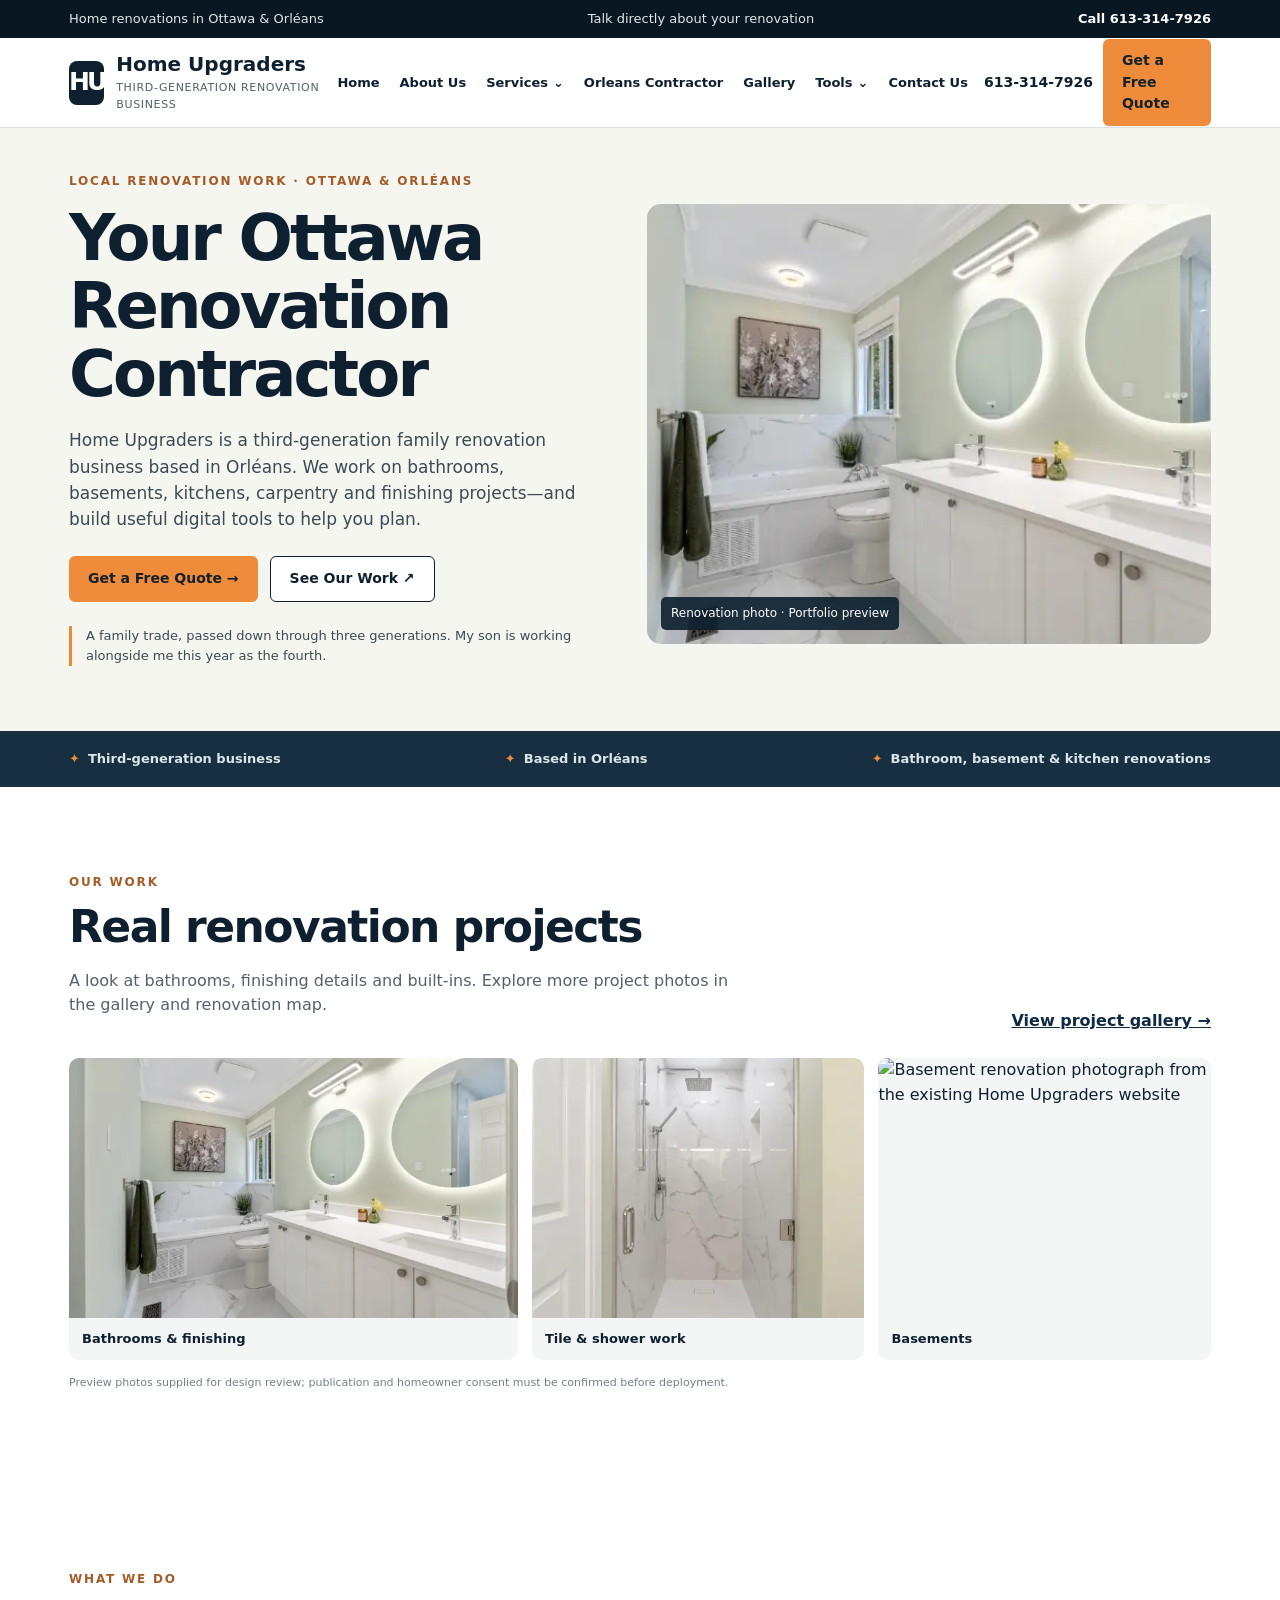
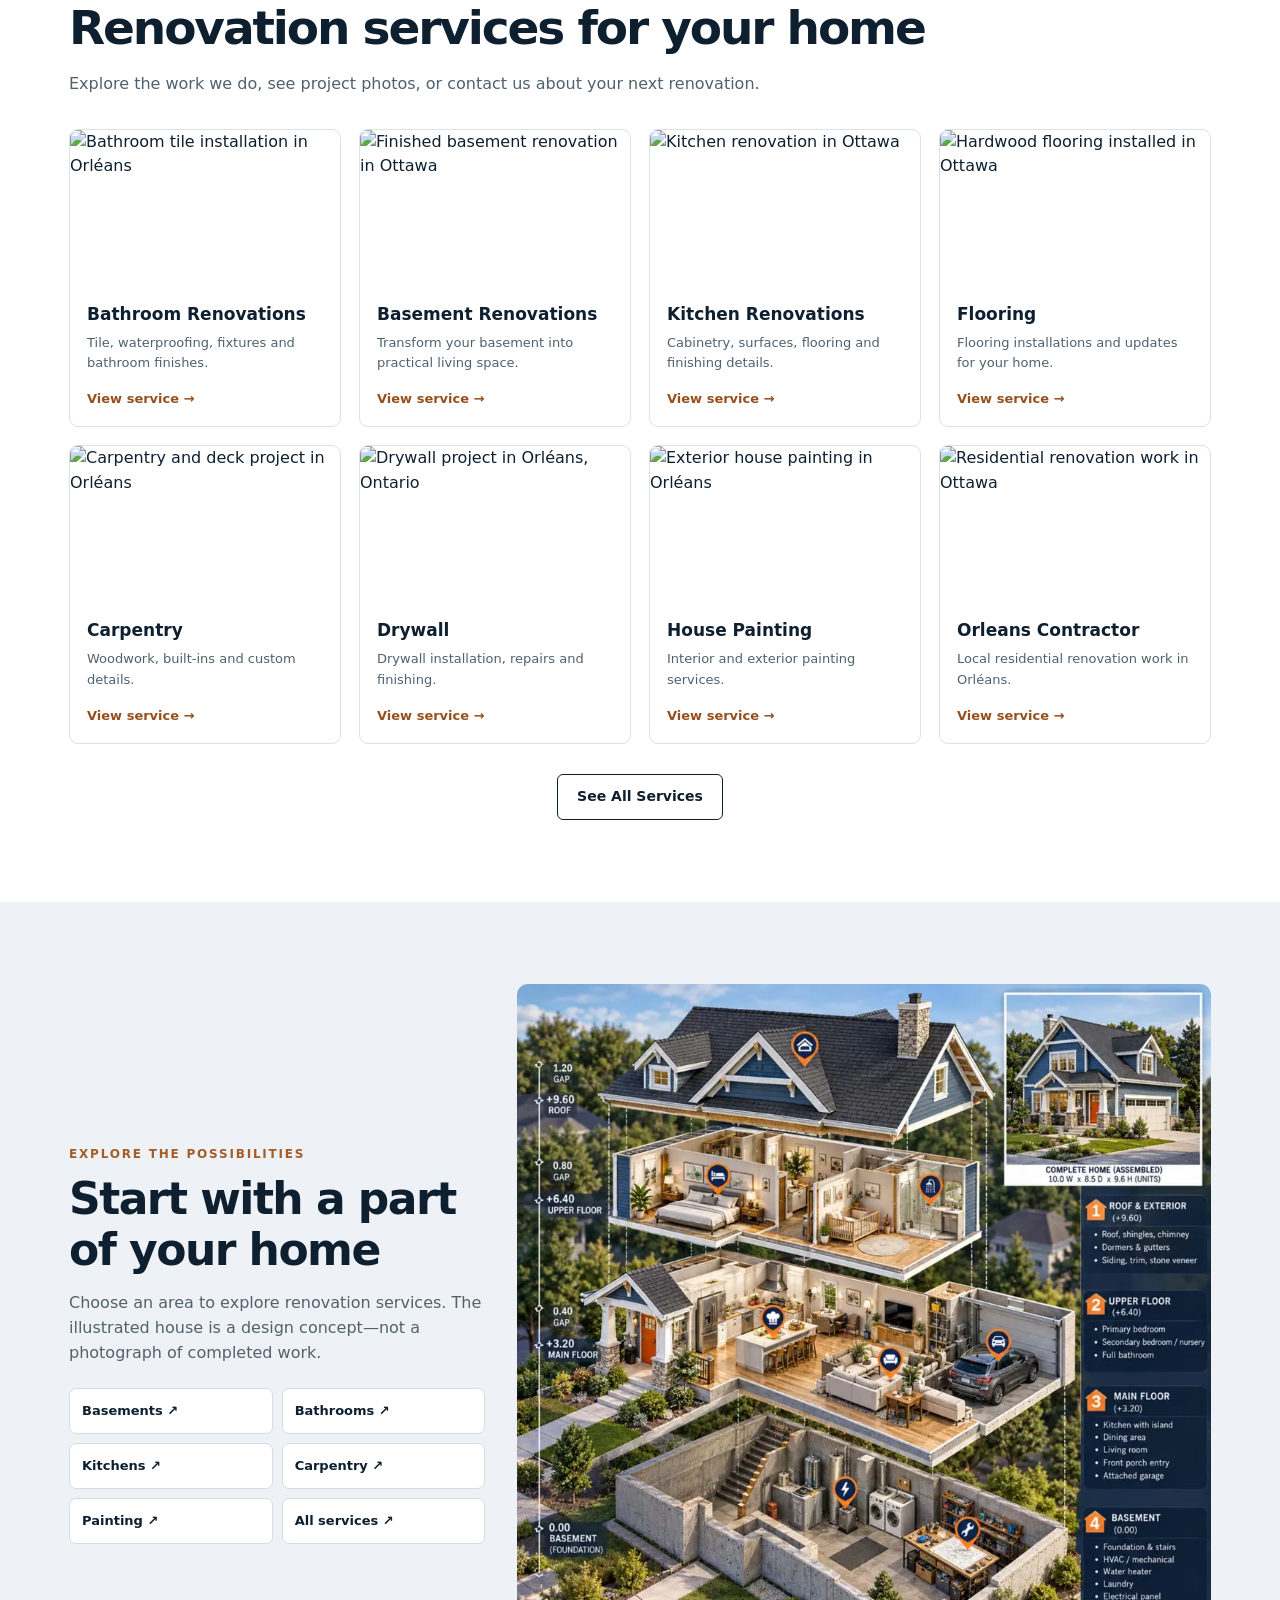
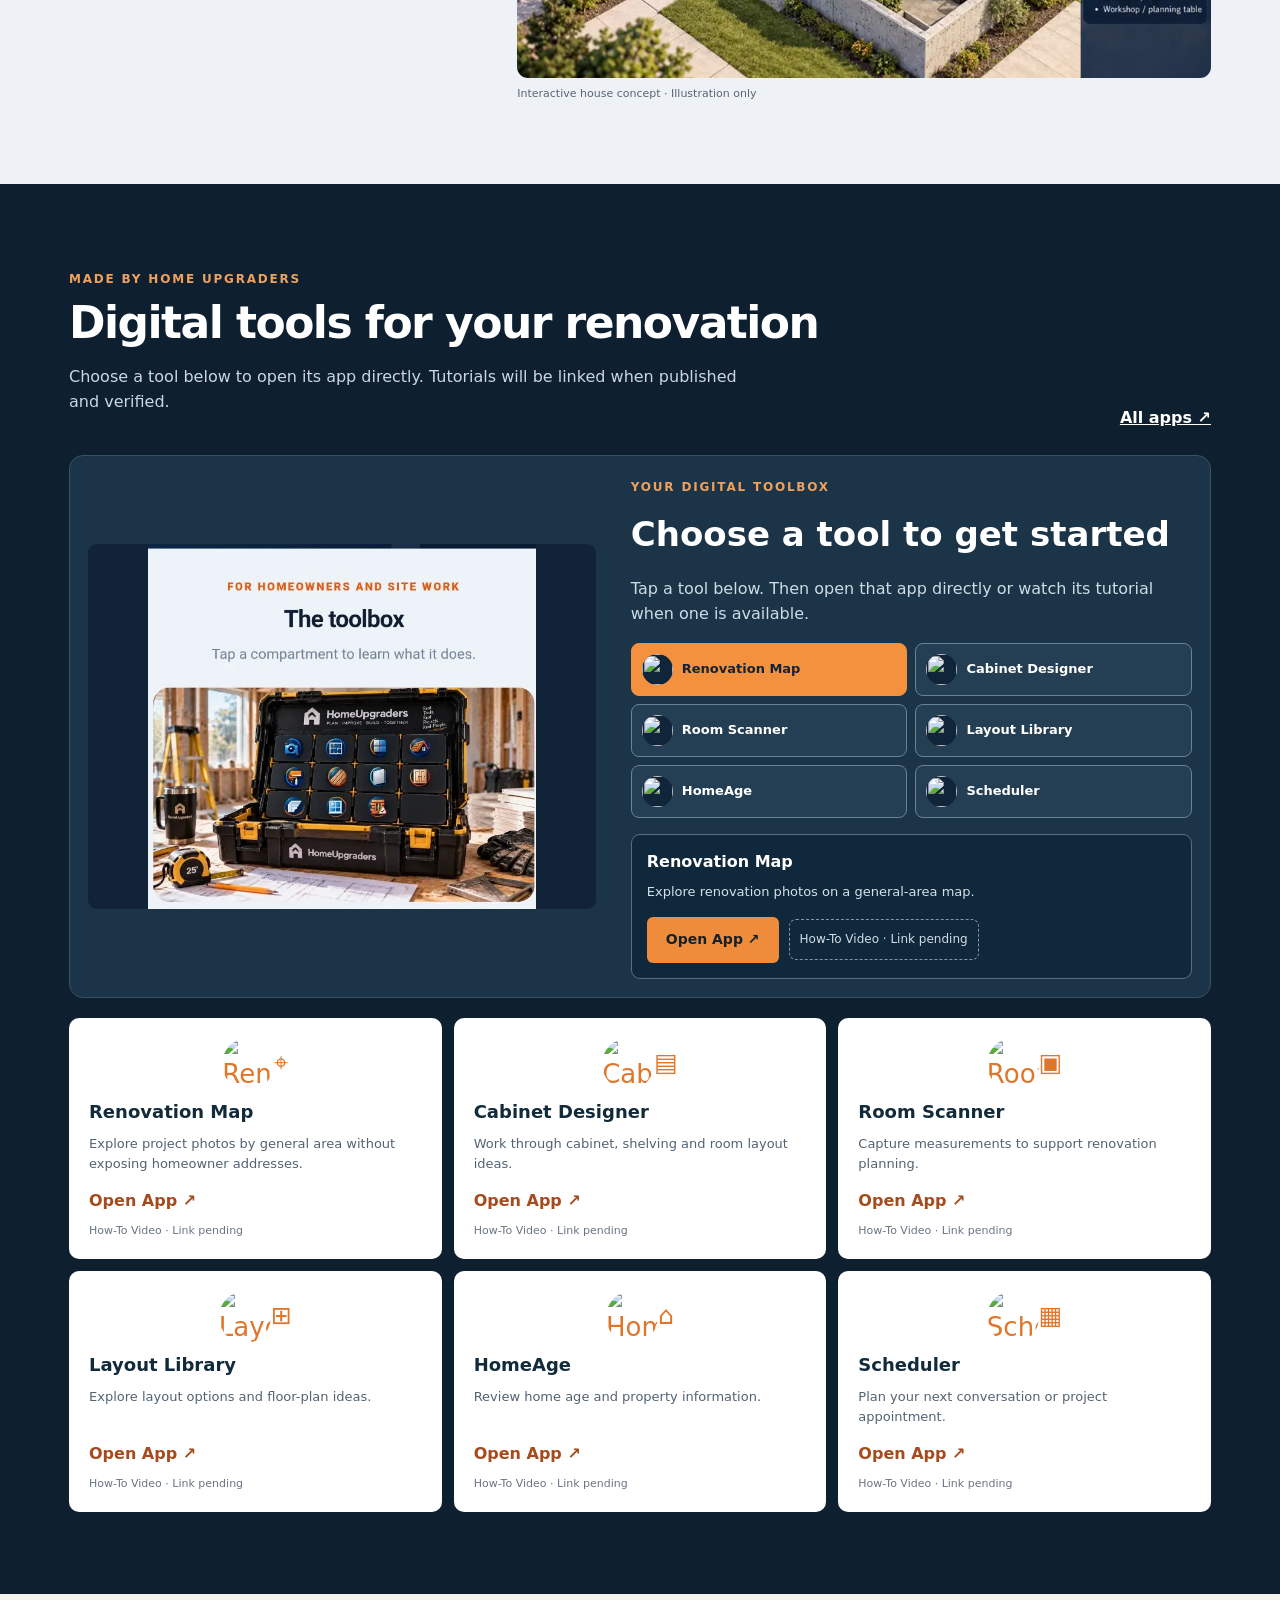
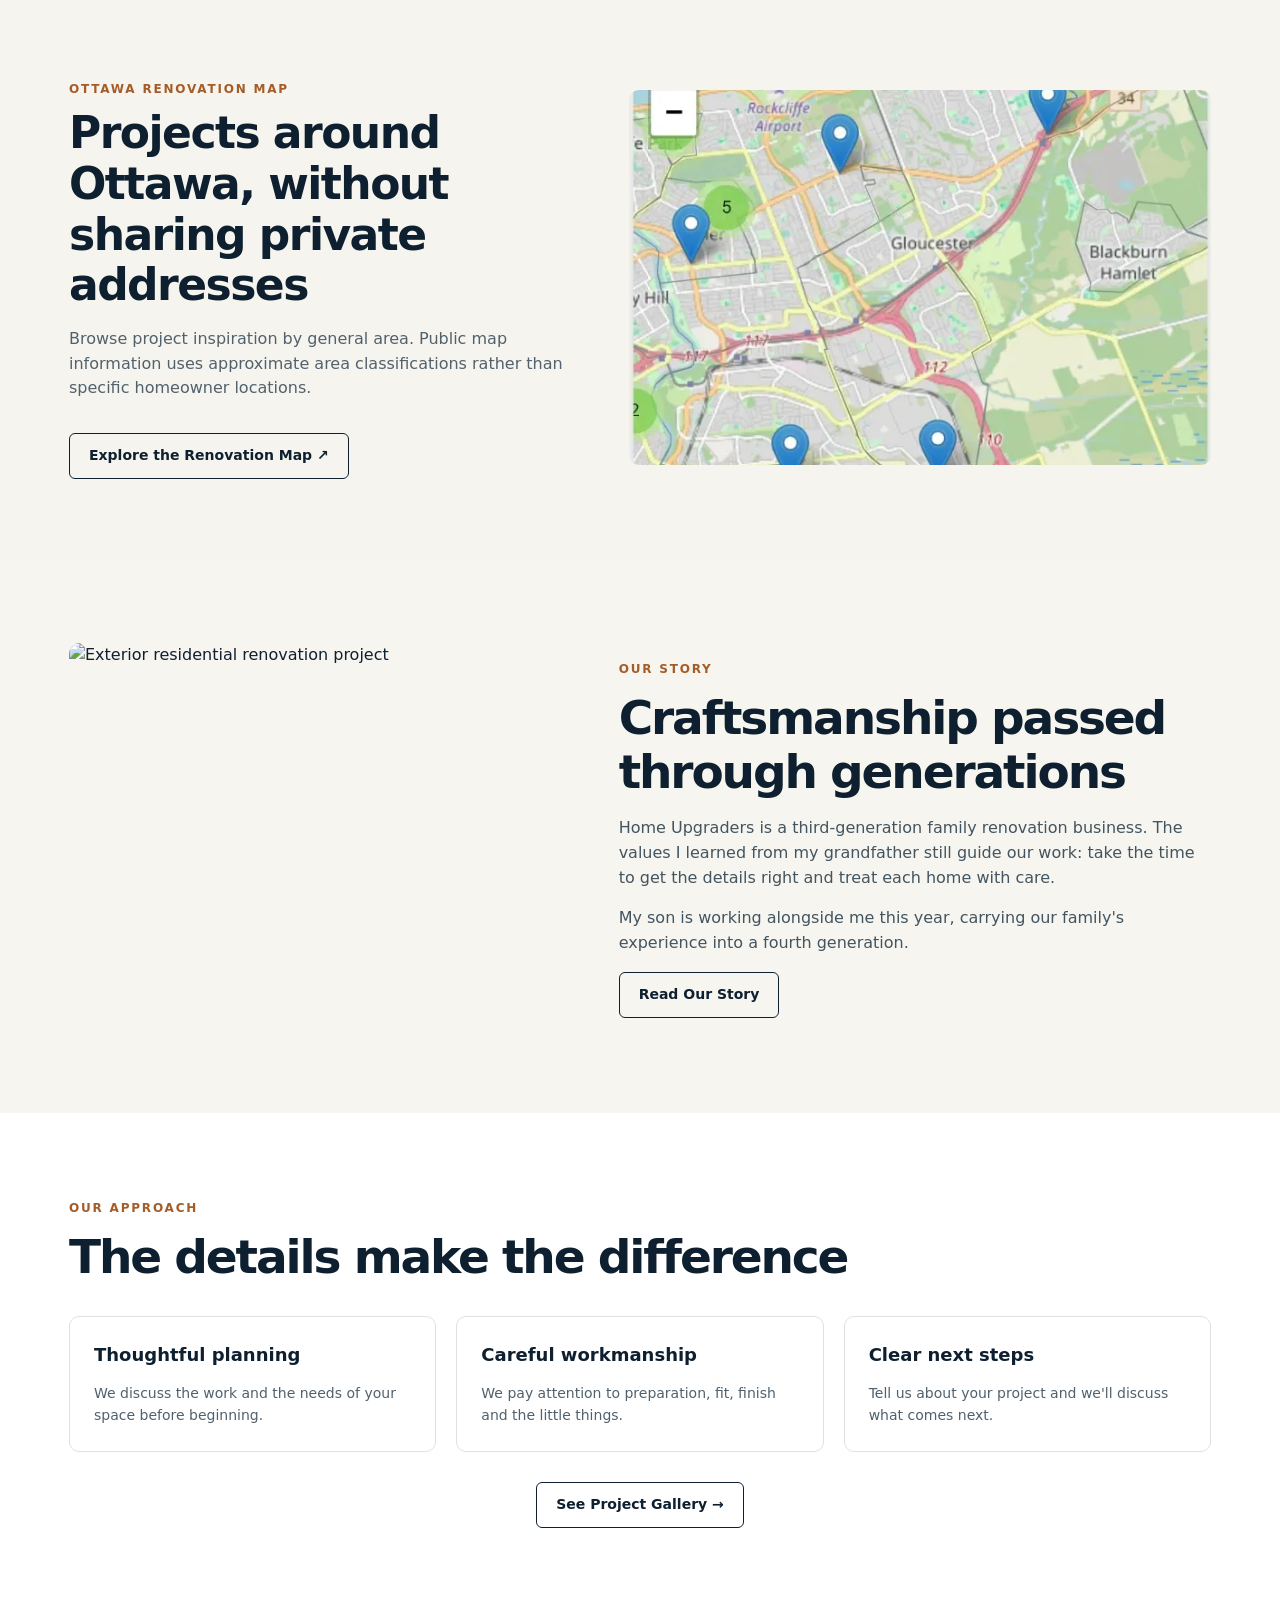
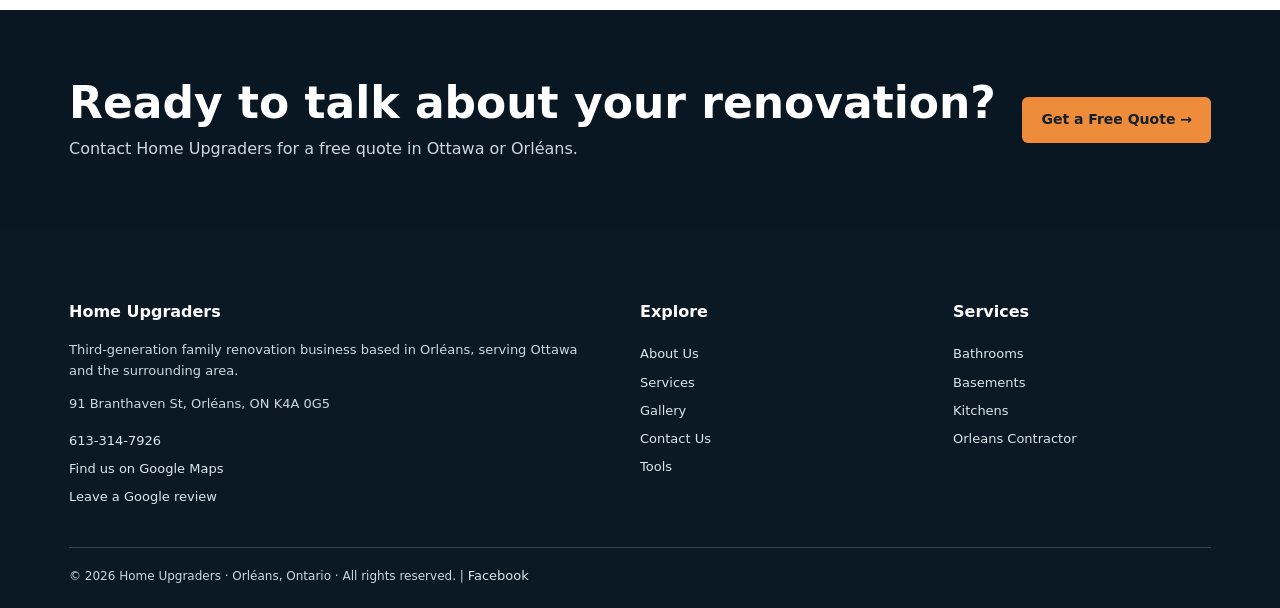
==== index.html @ 907b07ba "Review copy of homeupgraders.ca website files (new header, direct-link Tools menu) Website pages, st" ====
<!DOCTYPE html>

<html lang="en-CA">
<head>
<meta charset="utf-8"/><meta content="width=device-width,initial-scale=1" name="viewport"/>
<title>Home Renovations in Ottawa &amp; Orleans | Home Upgraders</title>
<!-- V6: header/nav/URLs aligned to live homeupgraders.ca. V5 note: official app icon references; map uses the Layout icon pending its distinct published icon verification. -->
<meta content="Home Upgraders is a third-generation family renovation business in Orleans, serving Ottawa with basements, bathrooms, kitchens and more." name="description"/>
<meta content="CqXIf4GRfXaO4U4MWxS48CnteE54JVRD8767hBB_zP4" name="google-site-verification"/>
<meta content="index,follow,max-image-preview:large" name="robots"/><link href="https://homeupgraders.ca/" rel="canonical"/>
<meta content="website" property="og:type"/><meta content="Home Renovations in Ottawa &amp; Orleans | Home Upgraders" property="og:title"/><meta content="Home Upgraders is a third-generation family renovation business in Orleans, serving Ottawa with basements, bathrooms, kitchens and more." property="og:description"/><meta content="https://homeupgraders.ca/" property="og:url"/><meta content="https://homeupgraders.ca/wp-content/uploads/2024/04/basement-renovation-ottawa.webp" property="og:image"/>
<meta content="summary_large_image" name="twitter:card"/><meta content="Home Renovations in Ottawa &amp; Orleans | Home Upgraders" name="twitter:title"/><meta content="Home Upgraders is a third-generation family renovation business in Orleans, serving Ottawa with basements, bathrooms, kitchens and more." name="twitter:description"/><meta content="https://homeupgraders.ca/wp-content/uploads/2024/04/basement-renovation-ottawa.webp" name="twitter:image"/>
<script type="application/ld+json">{"@context":"https://schema.org","@type":"HomeAndConstructionBusiness","name":"Home Upgraders","url":"https://homeupgraders.ca/","telephone":"+1-613-314-7926","description":"Third-generation family renovation business in Orleans serving Ottawa.","address":{"@type":"PostalAddress","streetAddress":"91 Branthaven St","addressLocality":"Orléans","addressRegion":"ON","postalCode":"K4A 0G5","addressCountry":"CA"},"sameAs":["https://www.facebook.com/ottawahomeupgraders"]}</script>
<style>
:root{--navy:#0e2030;--deep:#091722;--slate:#50616d;--cream:#f7f5ef;--orange:#ee8c3c;--line:#dce2e4;--white:#fff;--font:system-ui,-apple-system,Segoe UI,Arial,sans-serif}*{box-sizing:border-box}html{scroll-behavior:smooth}body{margin:0;color:var(--navy);background:#fff;font-family:var(--font);line-height:1.55}img{max-width:100%;display:block}a{color:inherit}a:focus-visible,button:focus-visible{outline:3px solid var(--orange);outline-offset:3px}.wrap{max-width:1190px;margin:auto;padding-inline:24px}.skip{position:absolute;left:-1000px;top:0;background:white;padding:12px;z-index:100}.skip:focus{left:8px}.topline{background:var(--deep);color:#dce7ed;font-size:13px}.topline .wrap{display:flex;justify-content:space-between;gap:16px;padding-block:9px}.topline a{text-decoration:none;color:#fff;font-weight:700}.header{background:white;position:relative;z-index:10;border-bottom:1px solid var(--line)}.header-inner{display:flex;align-items:center;justify-content:space-between;gap:16px;min-height:89px}.brand{text-decoration:none;display:flex;gap:12px;align-items:center;min-width:0}.brand-mark{background:var(--navy);border-radius:8px;color:#fff;width:44px;height:44px;display:grid;place-items:center;font-size:25px;font-weight:900;letter-spacing:-3px}.brand strong{font-size:20px;line-height:1.1;display:block}.brand small{display:block;color:var(--slate);font-size:11px;letter-spacing:.06em;text-transform:uppercase;margin-top:4px}.nav{display:flex;align-items:center;gap:20px}.nav>a,.drop>summary{font-weight:700;font-size:13px;text-decoration:none;white-space:nowrap;cursor:pointer;list-style:none}.drop{position:relative}.drop>summary::-webkit-details-marker{display:none}.drop>summary:after{content:'⌄';margin-left:5px}.submenu{position:absolute;right:-60px;top:30px;width:270px;background:white;border:1px solid var(--line);border-radius:10px;box-shadow:0 16px 40px #07172522;padding:8px;display:grid}.submenu a{padding:8px 11px;text-decoration:none;font-size:13px;border-radius:5px}.submenu a:hover{background:#eff4f5}.action{display:flex;gap:10px;align-items:center}.btn{display:inline-flex;align-items:center;justify-content:center;min-height:46px;padding:11px 19px;border-radius:6px;text-decoration:none;font-size:14px;font-weight:800;transition:transform .15s ease,background .15s ease}.btn:hover{transform:translateY(-1px)}.btn-orange{background:var(--orange);color:#14202a}.btn-orange:hover{background:#f6a25c}.btn-line{border:1px solid #8fa6b5;color:white}.btn-outline{border:1px solid var(--navy);background:transparent}.menu{display:none;border:1px solid var(--line);padding:10px 13px;background:white;border-radius:6px;font:inherit;font-weight:750}.hero{background:var(--navy);color:#fff;overflow:hidden}.hero-grid{display:grid;grid-template-columns:1.05fr .95fr;align-items:center;gap:58px;padding-block:78px}.eyebrow{color:#f8b780;letter-spacing:.15em;text-transform:uppercase;font-size:12px;font-weight:800}.hero h1{font-size:clamp(40px,5.2vw,74px);letter-spacing:-.055em;line-height:1.02;max-width:620px;margin:21px 0}.hero p{font-size:18px;line-height:1.7;color:#d7e1e7;max-width:560px}.hero .buttons{display:flex;gap:12px;flex-wrap:wrap;margin-top:28px}.hero-img{position:relative}.hero-img img{width:100%;aspect-ratio:4/4.2;object-fit:cover;border-radius:12px}.photo-caption{position:absolute;bottom:18px;left:18px;padding:8px 13px;background:#0b1c2beb;color:#fff;border-radius:5px;font-size:12px}.mini-strip{background:#172f40;color:#dbe6e9}.mini-strip .wrap{display:flex;flex-wrap:wrap;justify-content:space-between;gap:15px;padding-block:18px}.mini-strip span{font-size:13px;font-weight:650}.dot{color:var(--orange);margin-right:8px}section.content{padding-block:82px}.kicker{color:#a45c28;letter-spacing:.15em;text-transform:uppercase;font-size:12px;font-weight:800}.head h2{font-size:clamp(31px,4vw,47px);line-height:1.16;letter-spacing:-.045em;margin:10px 0 16px}.head p{color:var(--slate);max-width:740px}.services{display:grid;grid-template-columns:repeat(4,minmax(0,1fr));gap:18px;margin-top:32px}.service{border:1px solid var(--line);border-radius:9px;overflow:hidden;text-decoration:none;background:#fff;display:flex;flex-direction:column;transition:box-shadow .2s,transform .2s}.service:hover{transform:translateY(-3px);box-shadow:0 12px 28px #10223318}.service img{width:100%;height:157px;object-fit:cover}.service .body{padding:17px;display:flex;flex:1;flex-direction:column}.service h3{font-size:17px;line-height:1.25;margin:0 0 8px}.service p{margin:0 0 16px;color:var(--slate);font-size:13px}.service .arrow{margin-top:auto;color:#96501d;font-size:13px;font-weight:800}.center{text-align:center;margin-top:30px}.about{background:var(--cream)}.about-grid{display:grid;grid-template-columns:.9fr 1.1fr;gap:65px;align-items:center}.about-img{border-radius:11px;width:100%;aspect-ratio:5/4;object-fit:cover}.about p{color:#425560}.features{display:grid;grid-template-columns:repeat(3,minmax(0,1fr));gap:20px;margin-top:32px}.feature{padding:24px;border:1px solid var(--line);border-radius:10px}.feature strong{display:block;font-size:18px}.feature p{color:var(--slate);font-size:14px;margin-bottom:0}.cta{background:var(--deep);color:white;padding:68px 0}.cta .wrap{display:flex;justify-content:space-between;align-items:center;gap:24px}.cta h2{font-size:clamp(29px,3.5vw,44px);line-height:1.12;margin:0 0 10px}.cta p{color:#ccd8df;margin:0}.footer{background:#0b1924;color:#cbd8df;padding:54px 0 22px}.footer-grid{display:grid;grid-template-columns:2fr 1fr 1fr;gap:55px}.footer h3{color:#fff;font-size:16px}.footer p{font-size:13px}.footer a{display:block;color:#d9e6eb;text-decoration:none;padding:4px 0;font-size:13px}.footer a:hover{text-decoration:underline}.footer .end{border-top:1px solid #354755;margin-top:36px;padding-top:18px;font-size:12px}.footer .end a{display:inline}.sr-only{position:absolute;width:1px;height:1px;padding:0;margin:-1px;overflow:hidden;clip:rect(0,0,0,0);white-space:nowrap;border:0}
@media(max-width:1050px){.nav{gap:11px}.nav>a,.drop>summary{font-size:12px}.header-inner{gap:8px}.header .action>.btn{display:none}.services{grid-template-columns:repeat(3,minmax(0,1fr))}}
@media(max-width:760px){.wrap{padding-inline:16px}.topline .wrap{font-size:11px}.topline .top-extra{display:none}.header-inner{min-height:72px}.brand strong{font-size:18px}.brand small{font-size:9px}.menu{display:inline-flex}.nav{display:none;position:absolute;top:100%;left:0;right:0;flex-direction:column;align-items:stretch;gap:0;background:white;padding:8px 16px 18px;border-bottom:1px solid var(--line);box-shadow:0 15px 25px #0d253026}.nav.is-open{display:flex}.nav>a,.drop>summary{padding:12px 5px;font-size:15px;display:block}.submenu{position:static;box-shadow:none;border:0;background:#f5f7f8;width:100%;margin:0 0 8px}.hero-grid{grid-template-columns:1fr;gap:25px;padding-block:44px}.hero h1{font-size:clamp(40px,11vw,57px)}.hero p{font-size:16px}.hero-img img{aspect-ratio:16/10}.mini-strip .wrap{gap:8px 16px}.mini-strip span{font-size:11px}section.content{padding-block:56px}.services{grid-template-columns:repeat(2,minmax(0,1fr));gap:11px}.service img{height:130px}.service .body{padding:13px}.service h3{font-size:15px}.service p{font-size:12px}.about-grid{grid-template-columns:1fr;gap:26px}.features{grid-template-columns:1fr}.cta .wrap{flex-direction:column;align-items:flex-start}.footer-grid{grid-template-columns:1fr 1fr;gap:26px}.footer-grid>div:first-child{grid-column:1/-1}}
@media(max-width:390px){.services{grid-template-columns:1fr}.service{display:grid;grid-template-columns:112px 1fr}.service img{height:100%;min-height:156px}.service .body{padding:12px}.hero .buttons .btn{width:100%}.topline .wrap{padding-block:7px}.brand-mark{width:38px;height:38px}.brand strong{font-size:16px}.brand small{font-size:8px}}

/* V2 homeowner tool showcase — isolated from original service styles */
.tool-showcase{background:#0e2030;color:#fff;padding:82px 0 86px;border-top:5px solid #ee8c3c}
.tools-intro{display:flex;align-items:end;justify-content:space-between;gap:28px;margin-bottom:28px}
.tools-intro>div{max-width:760px}.tool-showcase .kicker{color:#f7ae6e;letter-spacing:.14em;text-transform:uppercase;font-weight:800;font-size:12px}
.tools-intro h2{font-size:clamp(29px,3.8vw,49px);line-height:1.12;letter-spacing:-.035em;margin:11px 0 13px;color:#fff}
.tools-intro p{color:#d1dce4;font-size:16px;max-width:670px;margin:0}
.tools-all{color:#fff;text-decoration:none;border:1px solid #72899b;border-radius:8px;padding:13px 18px;white-space:nowrap;font-weight:800;font-size:13px}
.tools-all:hover,.tools-all:focus-visible{background:#1e3a50}
.tools-grid{display:grid;grid-template-columns:repeat(3,minmax(0,1fr));gap:18px}
.tool-card{border:1px solid #385268;background:#152c3e;border-radius:14px;padding:23px;min-width:0;display:flex;flex-direction:column;min-height:255px;box-shadow:0 10px 26px #06121c30}
.tool-icon{display:grid;place-items:center;width:54px;height:54px;border-radius:12px;background:#23465c;border:1px solid #436981;font-size:30px;color:#ffad68;margin-bottom:17px}
.tool-body{flex:1}.tool-body h3{font-size:21px;line-height:1.2;margin:0 0 8px;color:#fff}.tool-body p{font-size:14px;color:#cfdae1;margin:0 0 21px;line-height:1.55}
.tool-actions{display:flex;flex-direction:column;gap:9px}.tool-launch{display:flex;align-items:center;justify-content:space-between;gap:8px;background:#ee8c3c;color:#091722;border-radius:7px;padding:10px 13px;text-decoration:none;font-size:14px;font-weight:850}.tool-launch:hover{background:#faaa64}
.video-pending{display:block;text-align:center;padding:8px;color:#a9bdcb;font-size:12px;border:1px dashed #4f6476;border-radius:7px}
.tools-note{margin-top:23px;padding:18px 22px;border:1px solid #3f596c;background:#102637;border-radius:11px;display:flex;gap:14px;align-items:center}.tools-note p{font-size:13px;color:#cbd8e1;line-height:1.5;margin:0;flex:1}.tools-note strong{color:#fff}.tools-note a{font-weight:800;font-size:13px;color:#ffb37a;white-space:nowrap}.spark{font-size:24px;color:#ffad68}
@media(max-width:980px){.tools-grid{grid-template-columns:repeat(2,minmax(0,1fr))}.tools-intro{align-items:start;flex-direction:column}.tool-card{min-height:240px}}
@media(max-width:600px){.tool-showcase{padding:55px 0}.tools-grid{grid-template-columns:1fr;gap:13px}.tool-card{min-height:0;padding:19px}.tools-intro h2{font-size:32px}.tools-all{width:100%;text-align:center}.tools-note{align-items:flex-start;flex-wrap:wrap}.tools-note p{flex-basis:calc(100% - 42px)}.tools-note a{margin-left:38px}.tool-icon{margin-bottom:12px}}

/* V3 additions: imagery-led, honest contractor-first layout */
.v3-hero{background:#f6f6f1;padding:40px 0 52px}.hero-v3-grid{display:grid;grid-template-columns:1fr 1.06fr;gap:46px;align-items:center}.hero-v3-copy h1{font-size:clamp(39px,5vw,66px);line-height:1.06;letter-spacing:-.045em;margin:12px 0 19px;max-width:610px}.hero-v3-copy p{max-width:580px;font-size:17px;color:#3a4b54}.hero-v3-copy .hero-familynote{font-size:13px;border-left:3px solid #eb8937;padding-left:14px;margin-top:24px}.v3-actions{display:flex;gap:12px;flex-wrap:wrap;margin-top:23px}.v3-actions .btn-outline{background:white}.v3-hero-art{position:relative}.v3-hero-art img{width:100%;height:440px;object-fit:cover;border-radius:14px}.art-caption{position:absolute;bottom:14px;left:14px;background:#0e2030e8;color:white;border-radius:5px;padding:7px 10px;font-size:12px}.section-intro{display:flex;justify-content:space-between;align-items:end;gap:25px;margin-bottom:24px}.section-intro h2,.house-copy h2,.map-v3 h2{font-size:clamp(28px,3.5vw,44px);letter-spacing:-.035em;line-height:1.15;margin:8px 0 10px}.section-intro p,.house-copy p,.map-v3 p{color:#52616c;max-width:680px}.text-link{font-weight:800;white-space:nowrap;color:#0f2a45}.portfolio-section{background:#fff}.portfolio-grid{display:grid;grid-template-columns:1.35fr 1fr 1fr;gap:14px}.portfolio-grid figure{margin:0;overflow:hidden;border-radius:10px;background:#f4f5f5}.portfolio-grid img{height:260px;width:100%;object-fit:cover}.portfolio-grid figcaption{padding:11px 13px;font-weight:800;font-size:13px}.preview-legal{font-size:11px;color:#72808a;margin-top:14px}.house-section{background:#eef2f6}.house-layout{display:grid;grid-template-columns:.75fr 1.25fr;gap:32px;align-items:center}.house-links{display:grid;grid-template-columns:1fr 1fr;gap:9px;margin-top:22px}.house-links a{text-decoration:none;background:#fff;border:1px solid #d4dde4;border-radius:7px;padding:12px;font-weight:750;font-size:13px}.house-art{margin:0}.house-art img{width:100%;border-radius:11px}.house-art figcaption{color:#586575;font-size:11px;padding-top:7px}.tools-v3{background:#0e2030;color:white}.tools-v3 .section-intro p{color:#c9d7e1}.tools-v3 .kicker{color:#eda15c}.tools-hub{color:white;font-weight:800;white-space:nowrap}.toolbox-feature{display:grid;grid-template-columns:1fr 1fr;align-items:center;gap:35px;background:#1b3448;border:1px solid #375166;padding:18px;border-radius:14px;margin-bottom:20px}.toolbox-pic img{width:100%;height:280px;object-fit:cover;object-position:center;border-radius:9px}.toolbox-feature h3{font-size:clamp(24px,3vw,34px);margin:10px 0}.toolbox-feature p{color:#cddde6}.v3-tool-grid{display:grid;grid-template-columns:repeat(3,1fr);gap:12px}.v3-tool{background:#fff;color:#122b3b;padding:20px;border-radius:10px;display:flex;flex-direction:column;min-height:225px}.v3-tool h3{font-size:18px;margin:8px 0}.v3-tool p{font-size:13px;color:#526373;margin:0 0 15px;flex:1}.v3-tool a{font-weight:800;color:#a64b1d;text-decoration:none}.notready{font-size:11px;color:#697582;margin-top:8px}.app-mark{font-size:26px;color:#df762a}.map-v3{background:#f5f4ee}.map-layout{display:grid;grid-template-columns:.95fr 1.05fr;gap:34px;align-items:center}.map-pic img{width:100%;max-height:375px;object-fit:cover;object-position:center;border-radius:10px}.map-v3 .btn-outline{display:inline-flex;margin-top:16px}.portfolio-section,.house-section,.tools-v3,.map-v3{scroll-margin-top:90px}
@media(max-width:760px){.v3-hero{padding:18px 0 30px}.hero-v3-grid{grid-template-columns:1fr;gap:22px}.hero-v3-art{grid-row:1}.v3-hero-art img{height:260px}.hero-v3-copy h1{font-size:clamp(36px,9.3vw,50px);margin:10px 0}.hero-v3-copy p{font-size:15px}.v3-actions .btn{flex:1;min-width:142px}.section-intro{align-items:flex-start;flex-direction:column;gap:4px}.portfolio-grid{grid-template-columns:1fr 1fr;gap:9px}.portfolio-feature{grid-column:1/-1}.portfolio-grid img{height:155px}.portfolio-feature img{height:240px}.house-layout,.toolbox-feature,.map-layout{grid-template-columns:1fr;gap:18px}.house-art{grid-row:1}.house-art img{max-height:450px;object-fit:contain}.toolbox-pic img{height:260px}.v3-tool-grid{grid-template-columns:repeat(2,1fr)}.v3-tool{padding:15px;min-height:238px}.map-pic img{max-height:270px}.tools-v3 .tools-hub{white-space:normal}}
@media(max-width:390px){.v3-tool-grid{grid-template-columns:1fr 1fr;gap:9px}.v3-tool h3{font-size:16px}.v3-tool p{font-size:12px}.house-links{grid-template-columns:1fr 1fr}.hero-v3-copy h1{font-size:36px}.v3-actions .btn{font-size:12px;padding:10px}.portfolio-grid figure figcaption{font-size:11px}}

/* V4: a single real toolbox entry-point, accessible tap-to-select routing */
.v4-router{grid-template-columns: minmax(0,.95fr) minmax(0,1.05fr)}
.v4-router .toolbox-pic img{height:365px;object-fit:contain;background:#102337}
.router-list{display:grid;grid-template-columns:repeat(2,minmax(0,1fr));gap:8px;margin:16px 0}
.router-tab{font:inherit;cursor:pointer;min-height:46px;padding:10px;border:1px solid #688296;background:#243f53;color:white;border-radius:8px;font-size:13px;font-weight:750;text-align:left}
.router-tab:hover,.router-tab:focus-visible{outline:2px solid #ffab65;outline-offset:1px}
.router-tab.active{background:#f3913f;border-color:#f3913f;color:#102337}
.router-choice{border:1px solid #557084;background:#10283c;padding:15px;border-radius:9px}
.router-choice p{font-size:13px;margin:7px 0 15px;color:#d5e1e9}
.router-buttons{display:flex;gap:10px;flex-wrap:wrap;align-items:center}
.video-unavailable{padding:10px;border:1px dashed #8397a9;border-radius:7px;color:#d2dce5;font-size:12px}
@media(max-width:760px){.v4-router{grid-template-columns:1fr}.v4-router .toolbox-pic img{height:auto;max-height:290px}.router-tab{font-size:12px;min-height:48px}.router-buttons .btn{width:100%;text-align:center}}

/* V5: official app icons from the production app's own asset paths */
.router-tab{display:flex;align-items:center;gap:9px;justify-content:flex-start;text-align:left}
.router-tab .official-icon{width:31px;height:31px;object-fit:contain;border-radius:50%;flex-shrink:0;background:#10243a}
.v3-tool .app-mark{display:flex;align-items:center;justify-content:center;position:relative;overflow:hidden}
.v3-tool .app-mark .official-icon{width:52px;height:52px;object-fit:contain;border-radius:50%;display:block}
.v3-tool .app-mark .icon-fallback{display:none;font-size:25px}
.v3-tool .app-mark.icon-unavailable .icon-fallback{display:block}
.router-choice .official-choice-icon{height:44px;width:44px;object-fit:contain;border-radius:50%;vertical-align:middle;margin-right:10px}
@media(max-width:540px){.router-tab{gap:6px}.router-tab .official-icon{width:27px;height:27px}.v3-tool .app-mark .official-icon{width:45px;height:45px}}
.phone{font-weight:800;font-size:14px;text-decoration:none;white-space:nowrap;color:var(--navy)}@media(max-width:760px){.phone{font-size:13px}}@media(max-width:380px){.brand small{display:none}}</style>
</head>
<body>
<a class="skip" href="#main">Skip to main content</a>
<div class="topline"><div class="wrap"><span>Home renovations in Ottawa &amp; Orléans</span><span class="top-extra">Talk directly about your renovation</span><a aria-label="Call Home Upgraders at 613-314-7926" href="tel:+16133147926">Call 613-314-7926</a></div></div>
<header class="header"><div class="wrap header-inner"><a aria-label="Home Upgraders homepage" class="brand" href="https://homeupgraders.ca/"><span aria-hidden="true" class="brand-mark">HU</span><span><strong>Home Upgraders</strong><small>Third-generation renovation business</small></span></a><nav aria-label="Main navigation" class="nav" id="primary-nav"><a aria-current="page" href="https://homeupgraders.ca/">Home</a><a href="https://homeupgraders.ca/about-us/">About Us</a><details class="drop"><summary>Services</summary><div class="submenu"><a href="https://homeupgraders.ca/services/">All Services</a><a href="https://homeupgraders.ca/services/bathroom-renovations-ottawa/">Bathroom Renovations</a><a href="https://homeupgraders.ca/services/basement-renovations-ottawa/">Basement Renovations</a><a href="https://homeupgraders.ca/services/carpentry-ottawa/">Carpentry</a><a href="https://homeupgraders.ca/services/drywall-contractor-ottawa/">Drywall</a><a href="https://homeupgraders.ca/services/flooring-ottawa/">Flooring</a><a href="https://homeupgraders.ca/services/kitchen-renovations-ottawa/">Kitchen Renovations</a><a href="https://homeupgraders.ca/services/orleans-contractor/">Orleans Contractor</a><a href="https://homeupgraders.ca/services/ottawa-house-painters/">House Painting</a></div></details><a href="https://homeupgraders.ca/services/orleans-contractor/">Orleans Contractor</a><a href="https://homeupgraders.ca/gallery/">Gallery</a><details class="drop"><summary>Tools</summary><div class="submenu"><a href="https://apps.homeupgraders.ca/apps/ottawa-reno-map/" rel="noopener">Renovation Map</a><a href="https://apps.homeupgraders.ca/apps/cabinet-ottawa/" rel="noopener">Cabinet Designer</a><a href="https://apps.homeupgraders.ca/apps/scanners/" rel="noopener">Room Scanner</a><a href="https://apps.homeupgraders.ca/apps/layout-library/rooms/" rel="noopener">Layout Library</a><a href="https://apps.homeupgraders.ca/apps/homeage/" rel="noopener">HomeAge</a><a href="https://apps.homeupgraders.ca/apps/scheduler/" rel="noopener">Scheduler</a><a href="https://apps.homeupgraders.ca/apps/trim-ottawa/tools/trim-scan.html" rel="noopener">Trim Scan</a><a href="https://apps.homeupgraders.ca/" rel="noopener">All Tools</a></div></details><a href="https://homeupgraders.ca/contact-us/">Contact Us</a></nav><div class="action"><a class="phone" href="tel:+16133147926">613-314-7926</a><a class="btn btn-orange" href="https://homeupgraders.ca/contact-us/">Get a Free Quote</a><button aria-controls="primary-nav" aria-expanded="false" aria-label="Open menu" class="menu" id="menu-toggle" type="button">☰ Menu</button></div></div></header>
<main id="main"><section aria-labelledby="page-heading" class="v3-hero"><div class="wrap hero-v3-grid"><div class="hero-v3-copy"><span class="kicker">Local renovation work · Ottawa &amp; Orléans</span><h1 id="page-heading">Your Ottawa Renovation Contractor</h1><p>Home Upgraders is a third-generation family renovation business based in Orléans. We work on bathrooms, basements, kitchens, carpentry and finishing projects—and build useful digital tools to help you plan.</p><div class="v3-actions"><a class="btn btn-orange" href="https://homeupgraders.ca/contact-us/">Get a Free Quote →</a><a class="btn btn-outline" href="https://homeupgraders.ca/gallery/">See Our Work ↗</a></div><p class="hero-familynote">A family trade, passed down through three generations. My son is working alongside me this year as the fourth.</p></div><div class="v3-hero-art"><img alt="Bathroom with double vanity and illuminated circular mirrors; portfolio reference supplied for homepage preview" height="420" src="[data-uri]" width="684"/><div class="art-caption">Renovation photo · Portfolio preview</div></div></div></section>
<div class="mini-strip"><div class="wrap"><span><span class="dot">✦</span>Third-generation business</span><span><span class="dot">✦</span>Based in Orléans</span><span><span class="dot">✦</span>Bathroom, basement &amp; kitchen renovations</span></div></div>
<section class="portfolio-section content" id="our-work"><div class="wrap"><div class="section-intro"><div><span class="kicker">Our work</span><h2>Real renovation projects</h2><p>A look at bathrooms, finishing details and built-ins. Explore more project photos in the gallery and renovation map.</p></div><a class="text-link" href="https://homeupgraders.ca/gallery/">View project gallery →</a></div><div class="portfolio-grid"><figure class="portfolio-feature"><img alt="Bathroom vanity, two illuminated circular mirrors and white cabinetry" loading="lazy" src="[data-uri]"/><figcaption>Bathrooms &amp; finishing</figcaption></figure><figure><img alt="White tiled walk-in shower with glass enclosure" loading="lazy" src="[data-uri]"/><figcaption>Tile &amp; shower work</figcaption></figure><figure><img alt="Basement renovation photograph from the existing Home Upgraders website" loading="lazy" src="https://homeupgraders.ca/wp-content/uploads/2024/04/basement-renovation-ottawa.webp"/><figcaption>Basements</figcaption></figure></div><p class="preview-legal">Preview photos supplied for design review; publication and homeowner consent must be confirmed before deployment.</p></div></section><section class="content" id="services"><div class="wrap"><div class="head"><span class="kicker">What we do</span><h2>Renovation services for your home</h2><p>Explore the work we do, see project photos, or contact us about your next renovation.</p></div><div class="services">
<a class="service" href="https://homeupgraders.ca/services/bathroom-renovations-ottawa/"><img alt="Bathroom tile installation in Orléans" loading="lazy" src="https://homeupgraders.ca/wp-content/uploads/2024/04/bathroom-tile-installation-orleans-contractor-1.webp"/><div class="body"><h3>Bathroom Renovations</h3><p>Tile, waterproofing, fixtures and bathroom finishes.</p><span class="arrow">View service →</span></div></a>
<a class="service" href="https://homeupgraders.ca/services/basement-renovations-ottawa/"><img alt="Finished basement renovation in Ottawa" loading="lazy" src="https://homeupgraders.ca/wp-content/uploads/2024/04/basement-renovation-ottawa.webp"/><div class="body"><h3>Basement Renovations</h3><p>Transform your basement into practical living space.</p><span class="arrow">View service →</span></div></a>
<a class="service" href="https://homeupgraders.ca/services/kitchen-renovations-ottawa/"><img alt="Kitchen renovation in Ottawa" loading="lazy" src="https://homeupgraders.ca/wp-content/uploads/2024/04/kitchen-renovation-ottawa-1.webp"/><div class="body"><h3>Kitchen Renovations</h3><p>Cabinetry, surfaces, flooring and finishing details.</p><span class="arrow">View service →</span></div></a>
<a class="service" href="https://homeupgraders.ca/services/flooring-ottawa/"><img alt="Hardwood flooring installed in Ottawa" loading="lazy" src="https://homeupgraders.ca/wp-content/uploads/2024/04/hard-wood-flooring-ottawa.webp"/><div class="body"><h3>Flooring</h3><p>Flooring installations and updates for your home.</p><span class="arrow">View service →</span></div></a>
<a class="service" href="https://homeupgraders.ca/services/carpentry-ottawa/"><img alt="Carpentry and deck project in Orléans" loading="lazy" src="https://homeupgraders.ca/wp-content/uploads/2024/04/deck-orleans-contractor-1.webp"/><div class="body"><h3>Carpentry</h3><p>Woodwork, built-ins and custom details.</p><span class="arrow">View service →</span></div></a>
<a class="service" href="https://homeupgraders.ca/services/drywall-contractor-ottawa/"><img alt="Drywall project in Orléans, Ontario" loading="lazy" src="https://homeupgraders.ca/wp-content/uploads/2024/04/dry-wall-ottawa-contractor-orleans-ontario.webp"/><div class="body"><h3>Drywall</h3><p>Drywall installation, repairs and finishing.</p><span class="arrow">View service →</span></div></a>
<a class="service" href="https://homeupgraders.ca/services/ottawa-house-painters/"><img alt="Exterior house painting in Orléans" loading="lazy" src="https://homeupgraders.ca/wp-content/uploads/2024/04/outdoor-house-painting-orleans-contractor.webp"/><div class="body"><h3>House Painting</h3><p>Interior and exterior painting services.</p><span class="arrow">View service →</span></div></a>
<a class="service" href="https://homeupgraders.ca/services/orleans-contractor/"><img alt="Residential renovation work in Ottawa" loading="lazy" src="https://homeupgraders.ca/wp-content/uploads/2024/04/house-flooring-hardwood-ottawa.webp"/><div class="body"><h3>Orleans Contractor</h3><p>Local residential renovation work in Orléans.</p><span class="arrow">View service →</span></div></a>
</div><div class="center"><a class="btn btn-outline" href="https://homeupgraders.ca/services/">See All Services</a></div></div></section>
<section class="house-section content" id="explore-your-home"><div class="wrap house-layout"><div class="house-copy"><span class="kicker">Explore the possibilities</span><h2>Start with a part of your home</h2><p>Choose an area to explore renovation services. The illustrated house is a design concept—not a photograph of completed work.</p><div class="house-links"><a href="https://homeupgraders.ca/services/basement-renovations-ottawa/">Basements ↗</a><a href="https://homeupgraders.ca/services/bathroom-renovations-ottawa/">Bathrooms ↗</a><a href="https://homeupgraders.ca/services/kitchen-renovations-ottawa/">Kitchens ↗</a><a href="https://homeupgraders.ca/services/carpentry-ottawa/">Carpentry ↗</a><a href="https://homeupgraders.ca/services/ottawa-house-painters/">Painting ↗</a><a href="https://homeupgraders.ca/services/">All services ↗</a></div></div><figure class="house-art"><img alt="Conceptual exploded four-level house illustration showing roof, upper floor, living floor, garage and basement" loading="lazy" src="[data-uri]"/><figcaption>Interactive house concept · Illustration only</figcaption></figure></div></section><section class="tools-v3 content" id="homeowner-tools"><div class="wrap"><div class="section-intro tools-heading"><div><span class="kicker">Made by Home Upgraders</span><h2>Digital tools for your renovation</h2><p>Choose a tool below to open its app directly. Tutorials will be linked when published and verified.</p></div><a class="tools-hub" href="https://apps.homeupgraders.ca/">All apps ↗</a></div><div class="toolbox-feature v4-router" id="app-toolbox"><div class="toolbox-pic"><img alt="HomeUpgraders toolbox artwork, showing its tool compartments" id="toolbox-image" loading="lazy" src="[data-uri]"/></div><div class="router-panel"><span class="kicker">Your digital toolbox</span><h3>Choose a tool to get started</h3><p>Tap a tool below. Then open that app directly or watch its tutorial when one is available.</p><div aria-label="Choose homeowner tool" class="router-list" role="group"><button class="router-tab" data-tool="Renovation Map" type="button"><img class="official-icon" src="https://apps.homeupgraders.ca/assets/hub/icons/o-layout.webp" alt="" loading="lazy" onerror="this.hidden=true"/><span>Renovation Map</span></button><button class="router-tab" data-tool="Cabinet Designer" type="button"><img class="official-icon" src="https://apps.homeupgraders.ca/assets/hub/icons/o-cabinet.webp" alt="" loading="lazy" onerror="this.hidden=true"/><span>Cabinet Designer</span></button><button class="router-tab" data-tool="Room Scanner" type="button"><img class="official-icon" src="https://apps.homeupgraders.ca/assets/hub/icons/o-scanner.webp" alt="" loading="lazy" onerror="this.hidden=true"/><span>Room Scanner</span></button><button class="router-tab" data-tool="Layout Library" type="button"><img class="official-icon" src="https://apps.homeupgraders.ca/assets/hub/icons/o-layout.webp" alt="" loading="lazy" onerror="this.hidden=true"/><span>Layout Library</span></button><button class="router-tab" data-tool="HomeAge" type="button"><img class="official-icon" src="https://apps.homeupgraders.ca/apps/homeage/icon-192.png" alt="" loading="lazy" onerror="this.hidden=true"/><span>HomeAge</span></button><button class="router-tab" data-tool="Scheduler" type="button"><img class="official-icon" src="https://apps.homeupgraders.ca/assets/hub/icons/o-scheduler.webp" alt="" loading="lazy" onerror="this.hidden=true"/><span>Scheduler</span></button></div><div aria-live="polite" class="router-choice"><strong id="router-name">Renovation Map</strong><p id="router-description">Explore renovation photos on a general-area map.</p><div class="router-buttons"><a class="btn btn-orange" href="https://apps.homeupgraders.ca/apps/ottawa-reno-map/" id="router-open" rel="noopener" target="_blank">Open App ↗</a><span class="video-unavailable" id="router-video">How-To Video · Link pending</span></div></div></div></div><div class="v3-tool-grid">
<article class="v3-tool"><span class="app-mark"><img class="official-icon" src="https://apps.homeupgraders.ca/assets/hub/icons/o-layout.webp" alt="Renovation Map app icon" loading="lazy" onerror="this.hidden=true;this.parentElement.classList.add('icon-unavailable')"/><span class="icon-fallback" aria-hidden="true">⌖</span></span><h3>Renovation Map</h3><p>Explore project photos by general area without exposing homeowner addresses.</p><a href="https://apps.homeupgraders.ca/apps/ottawa-reno-map/" rel="noopener" target="_blank">Open App ↗</a><span class="notready">How-To Video · Link pending</span></article>
<article class="v3-tool"><span class="app-mark"><img class="official-icon" src="https://apps.homeupgraders.ca/assets/hub/icons/o-cabinet.webp" alt="Cabinet Designer app icon" loading="lazy" onerror="this.hidden=true;this.parentElement.classList.add('icon-unavailable')"/><span class="icon-fallback" aria-hidden="true">▤</span></span><h3>Cabinet Designer</h3><p>Work through cabinet, shelving and room layout ideas.</p><a href="https://apps.homeupgraders.ca/apps/cabinet-ottawa/" rel="noopener" target="_blank">Open App ↗</a><span class="notready">How-To Video · Link pending</span></article>
<article class="v3-tool"><span class="app-mark"><img class="official-icon" src="https://apps.homeupgraders.ca/assets/hub/icons/o-scanner.webp" alt="Room Scanner app icon" loading="lazy" onerror="this.hidden=true;this.parentElement.classList.add('icon-unavailable')"/><span class="icon-fallback" aria-hidden="true">▣</span></span><h3>Room Scanner</h3><p>Capture measurements to support renovation planning.</p><a href="https://apps.homeupgraders.ca/apps/scanners/" rel="noopener" target="_blank">Open App ↗</a><span class="notready">How-To Video · Link pending</span></article>
<article class="v3-tool"><span class="app-mark"><img class="official-icon" src="https://apps.homeupgraders.ca/assets/hub/icons/o-layout.webp" alt="Layout Library app icon" loading="lazy" onerror="this.hidden=true;this.parentElement.classList.add('icon-unavailable')"/><span class="icon-fallback" aria-hidden="true">⊞</span></span><h3>Layout Library</h3><p>Explore layout options and floor-plan ideas.</p><a href="https://apps.homeupgraders.ca/apps/layout-library/rooms/" rel="noopener" target="_blank">Open App ↗</a><span class="notready">How-To Video · Link pending</span></article>
<article class="v3-tool"><span class="app-mark"><img class="official-icon" src="https://apps.homeupgraders.ca/apps/homeage/icon-192.png" alt="HomeAge app icon" loading="lazy" onerror="this.hidden=true;this.parentElement.classList.add('icon-unavailable')"/><span class="icon-fallback" aria-hidden="true">⌂</span></span><h3>HomeAge</h3><p>Review home age and property information.</p><a href="https://apps.homeupgraders.ca/apps/homeage/" rel="noopener" target="_blank">Open App ↗</a><span class="notready">How-To Video · Link pending</span></article>
<article class="v3-tool"><span class="app-mark"><img class="official-icon" src="https://apps.homeupgraders.ca/assets/hub/icons/o-scheduler.webp" alt="Scheduler app icon" loading="lazy" onerror="this.hidden=true;this.parentElement.classList.add('icon-unavailable')"/><span class="icon-fallback" aria-hidden="true">▦</span></span><h3>Scheduler</h3><p>Plan your next conversation or project appointment.</p><a href="https://apps.homeupgraders.ca/apps/scheduler/" rel="noopener" target="_blank">Open App ↗</a><span class="notready">How-To Video · Link pending</span></article>
</div></div></section><section class="map-v3 content"><div class="wrap map-layout"><div><span class="kicker">Ottawa renovation map</span><h2>Projects around Ottawa, without sharing private addresses</h2><p>Browse project inspiration by general area. Public map information uses approximate area classifications rather than specific homeowner locations.</p><a class="btn btn-outline" href="https://apps.homeupgraders.ca/apps/ottawa-reno-map/">Explore the Renovation Map ↗</a></div><div class="map-pic"><img alt="Screenshot of Home Upgraders Ottawa renovation map with generalized map pins" loading="lazy" src="[data-uri]"/></div></div></section>
<section class="content about"><div class="wrap about-grid"><img alt="Exterior residential renovation project" class="about-img" loading="lazy" src="https://homeupgraders.ca/wp-content/uploads/2024/04/outdoor-house-painting-orleans-contractor.webp"/><div class="head"><span class="kicker">Our story</span><h2>Craftsmanship passed through generations</h2><p>Home Upgraders is a third-generation family renovation business. The values I learned from my grandfather still guide our work: take the time to get the details right and treat each home with care.</p><p>My son is working alongside me this year, carrying our family's experience into a fourth generation.</p><a class="btn btn-outline" href="https://homeupgraders.ca/about-us/">Read Our Story</a></div></div></section>
<section class="content"><div class="wrap"><div class="head"><span class="kicker">Our approach</span><h2>The details make the difference</h2></div><div class="features"><div class="feature"><strong>Thoughtful planning</strong><p>We discuss the work and the needs of your space before beginning.</p></div><div class="feature"><strong>Careful workmanship</strong><p>We pay attention to preparation, fit, finish and the little things.</p></div><div class="feature"><strong>Clear next steps</strong><p>Tell us about your project and we'll discuss what comes next.</p></div></div><div class="center"><a class="btn btn-outline" href="https://homeupgraders.ca/gallery/">See Project Gallery →</a></div></div></section>
<section class="cta"><div class="wrap"><div><h2>Ready to talk about your renovation?</h2><p>Contact Home Upgraders for a free quote in Ottawa or Orléans.</p></div><a class="btn btn-orange" href="https://homeupgraders.ca/contact-us/">Get a Free Quote →</a></div></section></main>
<footer class="footer"><div class="wrap"><div class="footer-grid"><div><h3>Home Upgraders</h3><p>Third-generation family renovation business based in Orléans, serving Ottawa and the surrounding area.</p><p>91 Branthaven St, Orléans, ON K4A 0G5</p><a href="tel:+16133147926">613-314-7926</a><a href="https://maps.app.goo.gl/fmxb8SYQsozFs4ut7">Find us on Google Maps</a><a href="https://g.page/r/CT89U70OpTm0EAI/review">Leave a Google review</a></div><div><h3>Explore</h3><a href="https://homeupgraders.ca/about-us/">About Us</a><a href="https://homeupgraders.ca/services/">Services</a><a href="https://homeupgraders.ca/gallery/">Gallery</a><a href="https://homeupgraders.ca/contact-us/">Contact Us</a><a href="https://apps.homeupgraders.ca/">Tools</a></div><div><h3>Services</h3><a href="https://homeupgraders.ca/services/bathroom-renovations-ottawa/">Bathrooms</a><a href="https://homeupgraders.ca/services/basement-renovations-ottawa/">Basements</a><a href="https://homeupgraders.ca/services/kitchen-renovations-ottawa/">Kitchens</a><a href="https://homeupgraders.ca/services/orleans-contractor/">Orleans Contractor</a></div></div><div class="end">© 2026 Home Upgraders · Orléans, Ontario · All rights reserved. <span aria-hidden="true">|</span> <a href="https://www.facebook.com/ottawahomeupgraders">Facebook</a></div></div></footer>
<script>
(function(){const button=document.getElementById('menu-toggle'),nav=document.getElementById('primary-nav');function close(){nav.classList.remove('is-open');button.setAttribute('aria-expanded','false');button.setAttribute('aria-label','Open menu');button.textContent='☰ Menu'}button.addEventListener('click',()=>{const open=nav.classList.toggle('is-open');button.setAttribute('aria-expanded',String(open));button.setAttribute('aria-label',open?'Close menu':'Open menu');button.textContent=open?'✕ Close':'☰ Menu'});document.addEventListener('keydown',e=>{if(e.key==='Escape')close()});nav.addEventListener('click',e=>{if(e.target.closest('a'))close()});window.addEventListener('resize',()=>{if(window.innerWidth>760)close()})})();
</script>
<script>
(function(){
 const tools={
 'Renovation Map':{url:'https://apps.homeupgraders.ca/apps/ottawa-reno-map/',description:'Explore renovation photos on a general-area map.'},
 'Cabinet Designer':{url:'https://apps.homeupgraders.ca/apps/cabinet-ottawa/',description:'Create cabinet and shelving layouts in Design Studio.'},
 'Room Scanner':{url:'https://apps.homeupgraders.ca/apps/scanners/',description:'Start measuring and capturing a room.'},
 'Layout Library':{url:'https://apps.homeupgraders.ca/apps/layout-library/rooms/',description:'Plan room shapes and floor layouts.'},
 'HomeAge':{url:'https://apps.homeupgraders.ca/apps/homeage/',description:'Explore neighbourhood home-age information.'},
 'Scheduler':{url:'https://apps.homeupgraders.ca/apps/scheduler/',description:'Plan your next appointment or project milestone.'}
 };
 const tabs=Array.from(document.querySelectorAll('.router-tab'));
 function select(name){const t=tools[name];if(!t)return;
 document.getElementById('router-name').textContent=name;
 document.getElementById('router-description').textContent=t.description;
 const link=document.getElementById('router-open');link.href=t.url;link.setAttribute('aria-label','Open '+name+' app');
 tabs.forEach(b=>{const active=b.dataset.tool===name;b.classList.toggle('active',active);b.setAttribute('aria-pressed',String(active));});
 }
 tabs.forEach(tab=>tab.addEventListener('click',()=>select(tab.dataset.tool)));
 select('Renovation Map');
})();
</script></body></html>
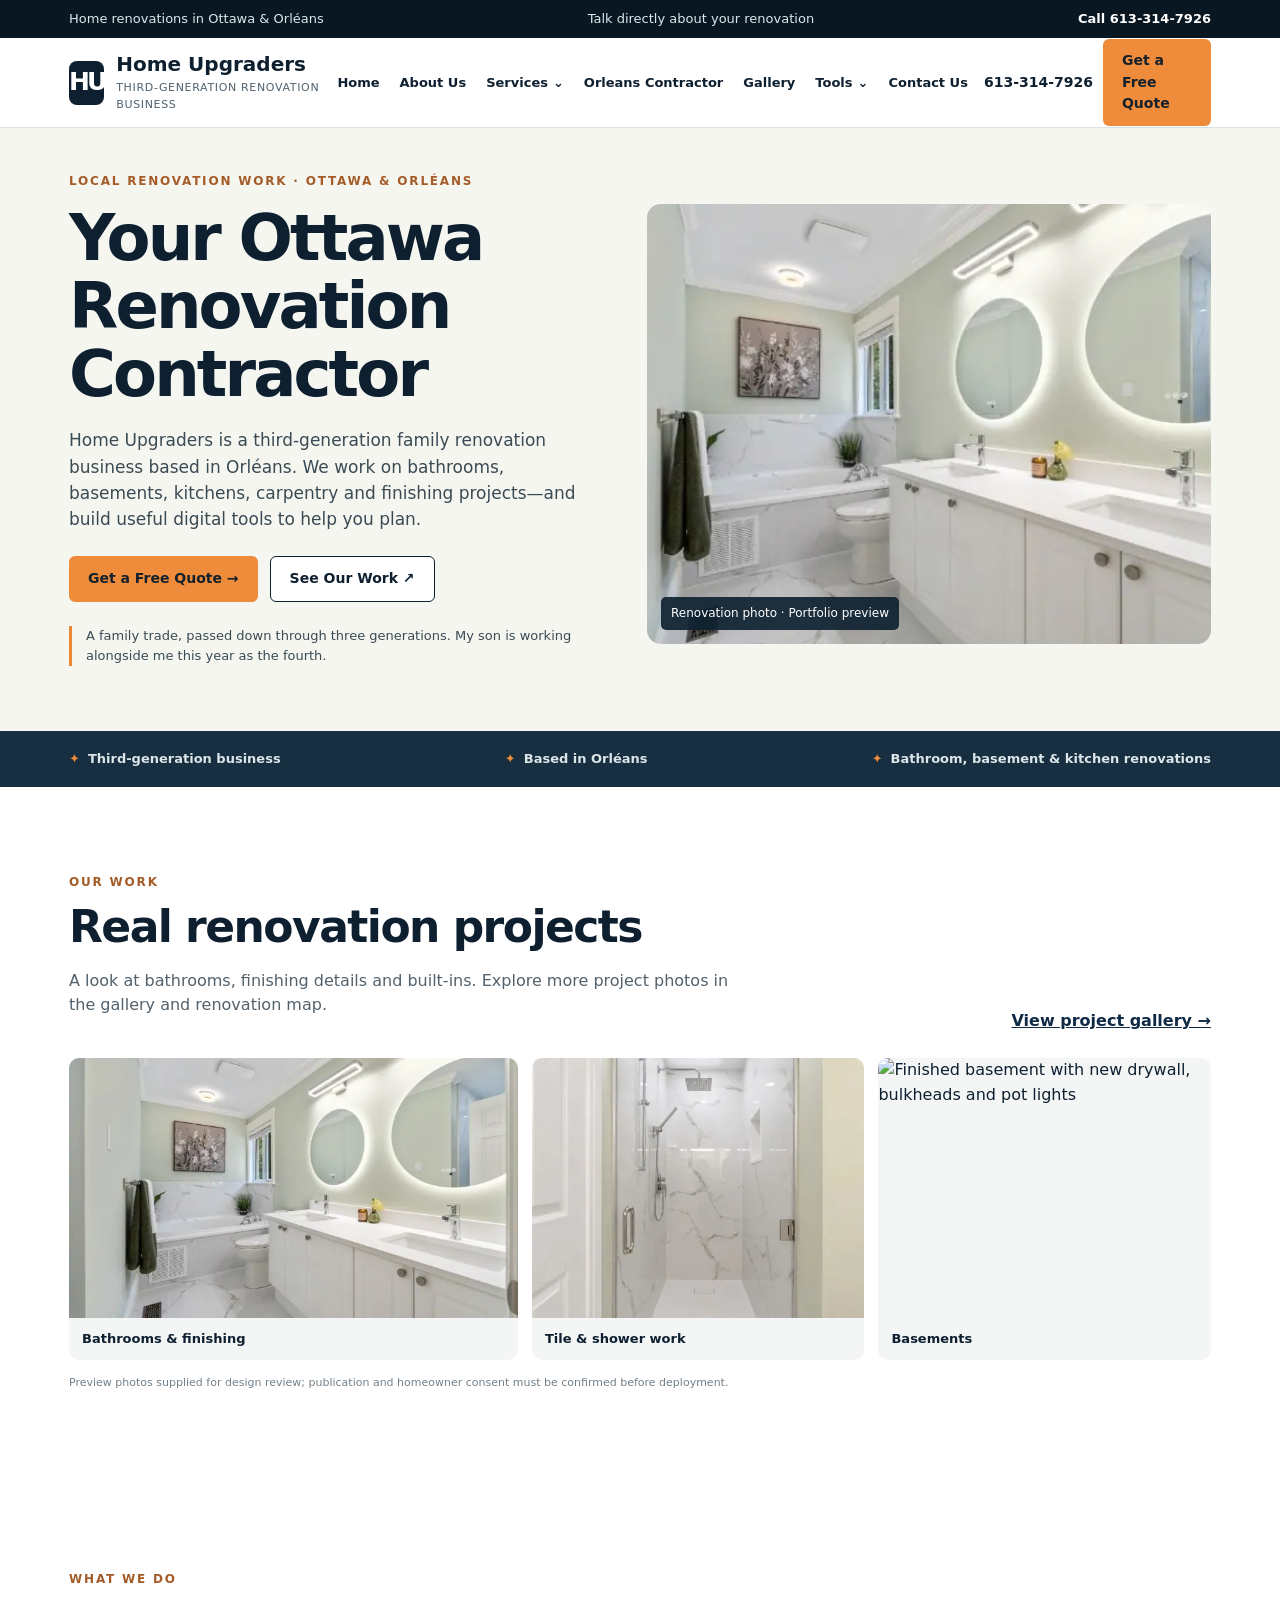
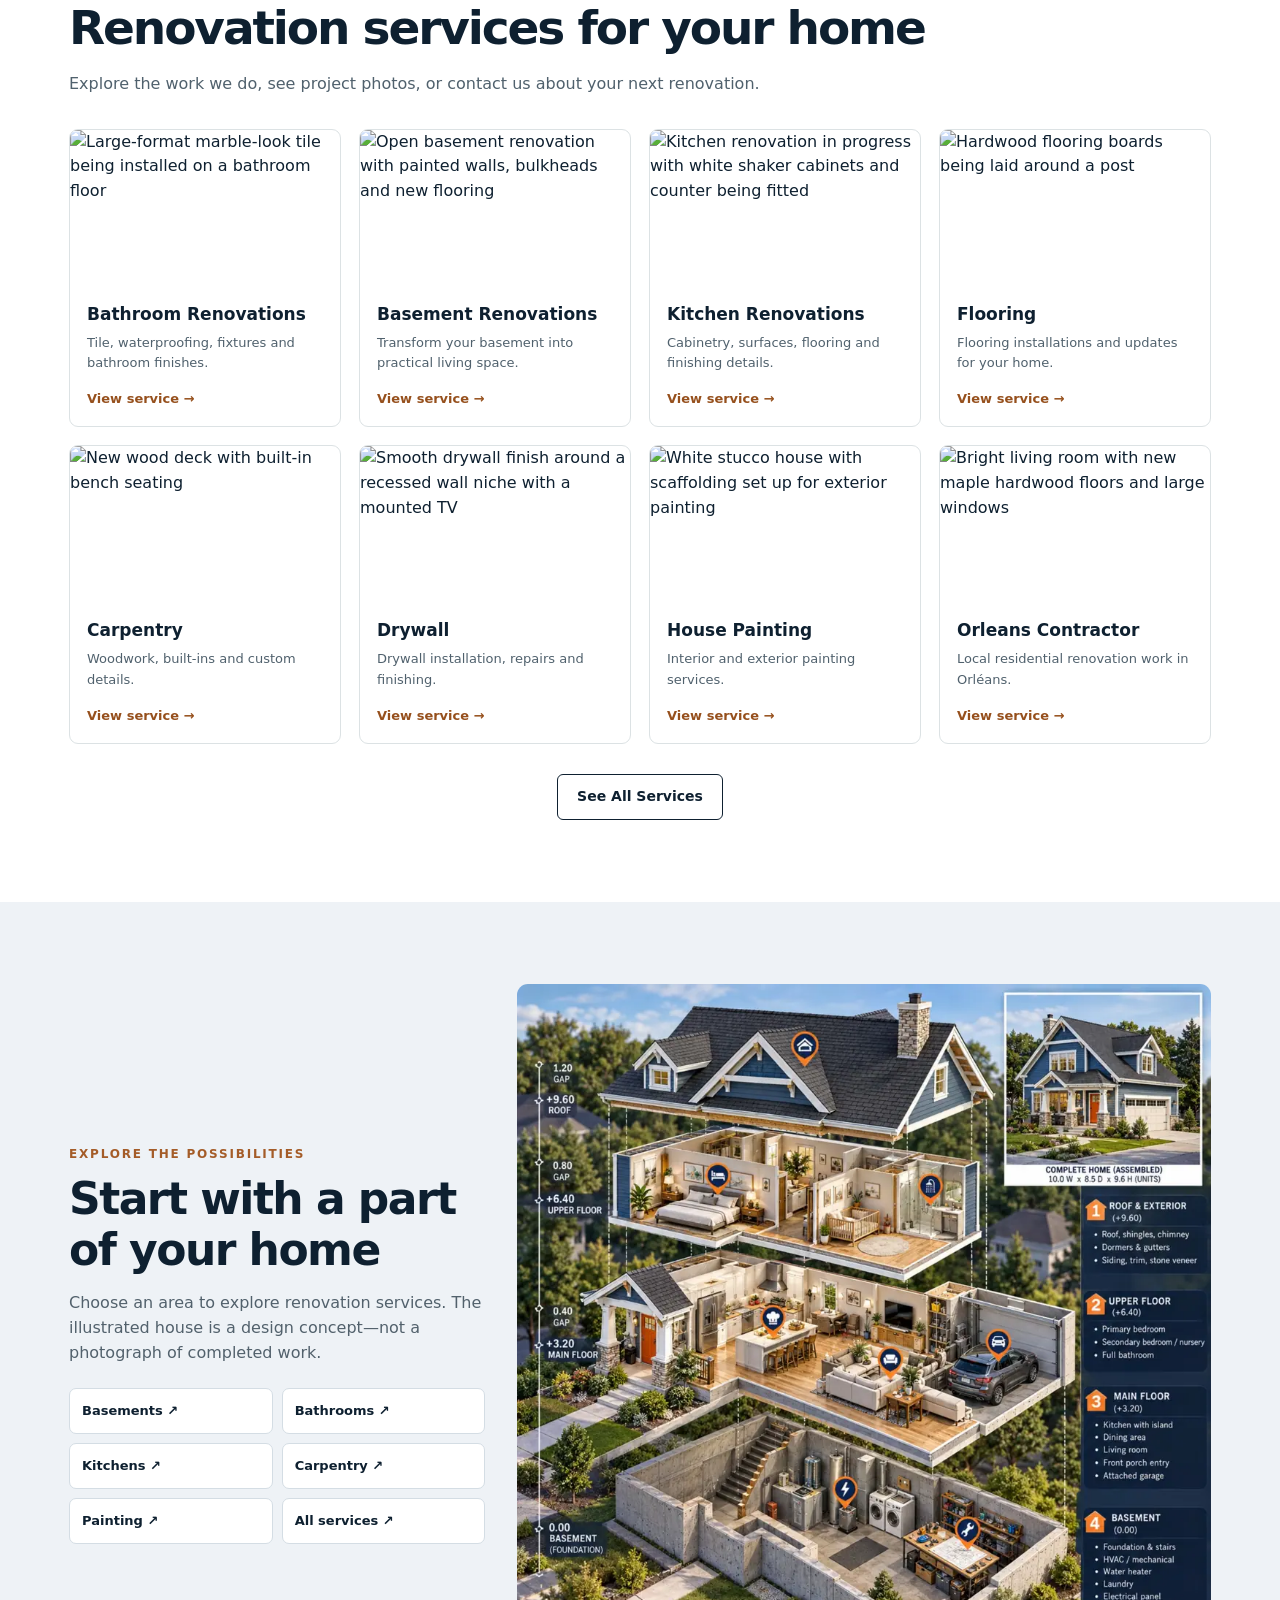
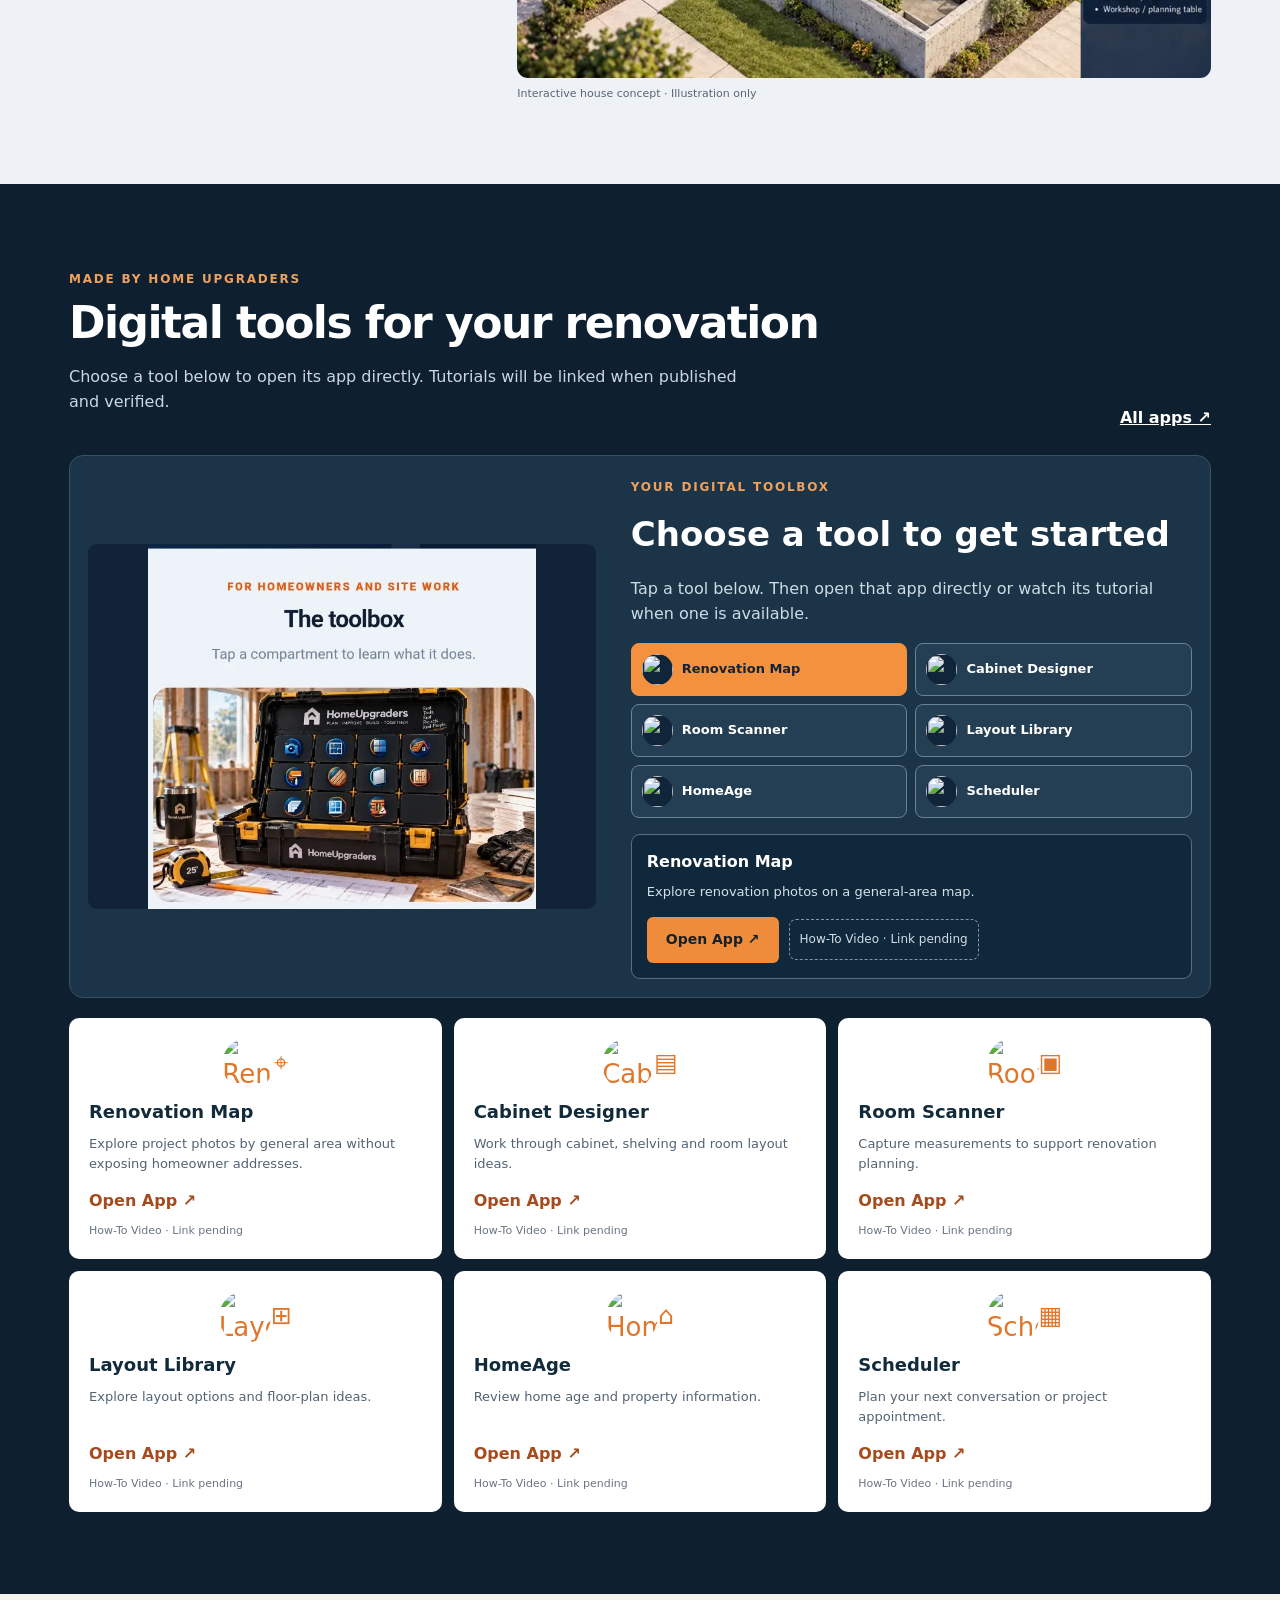
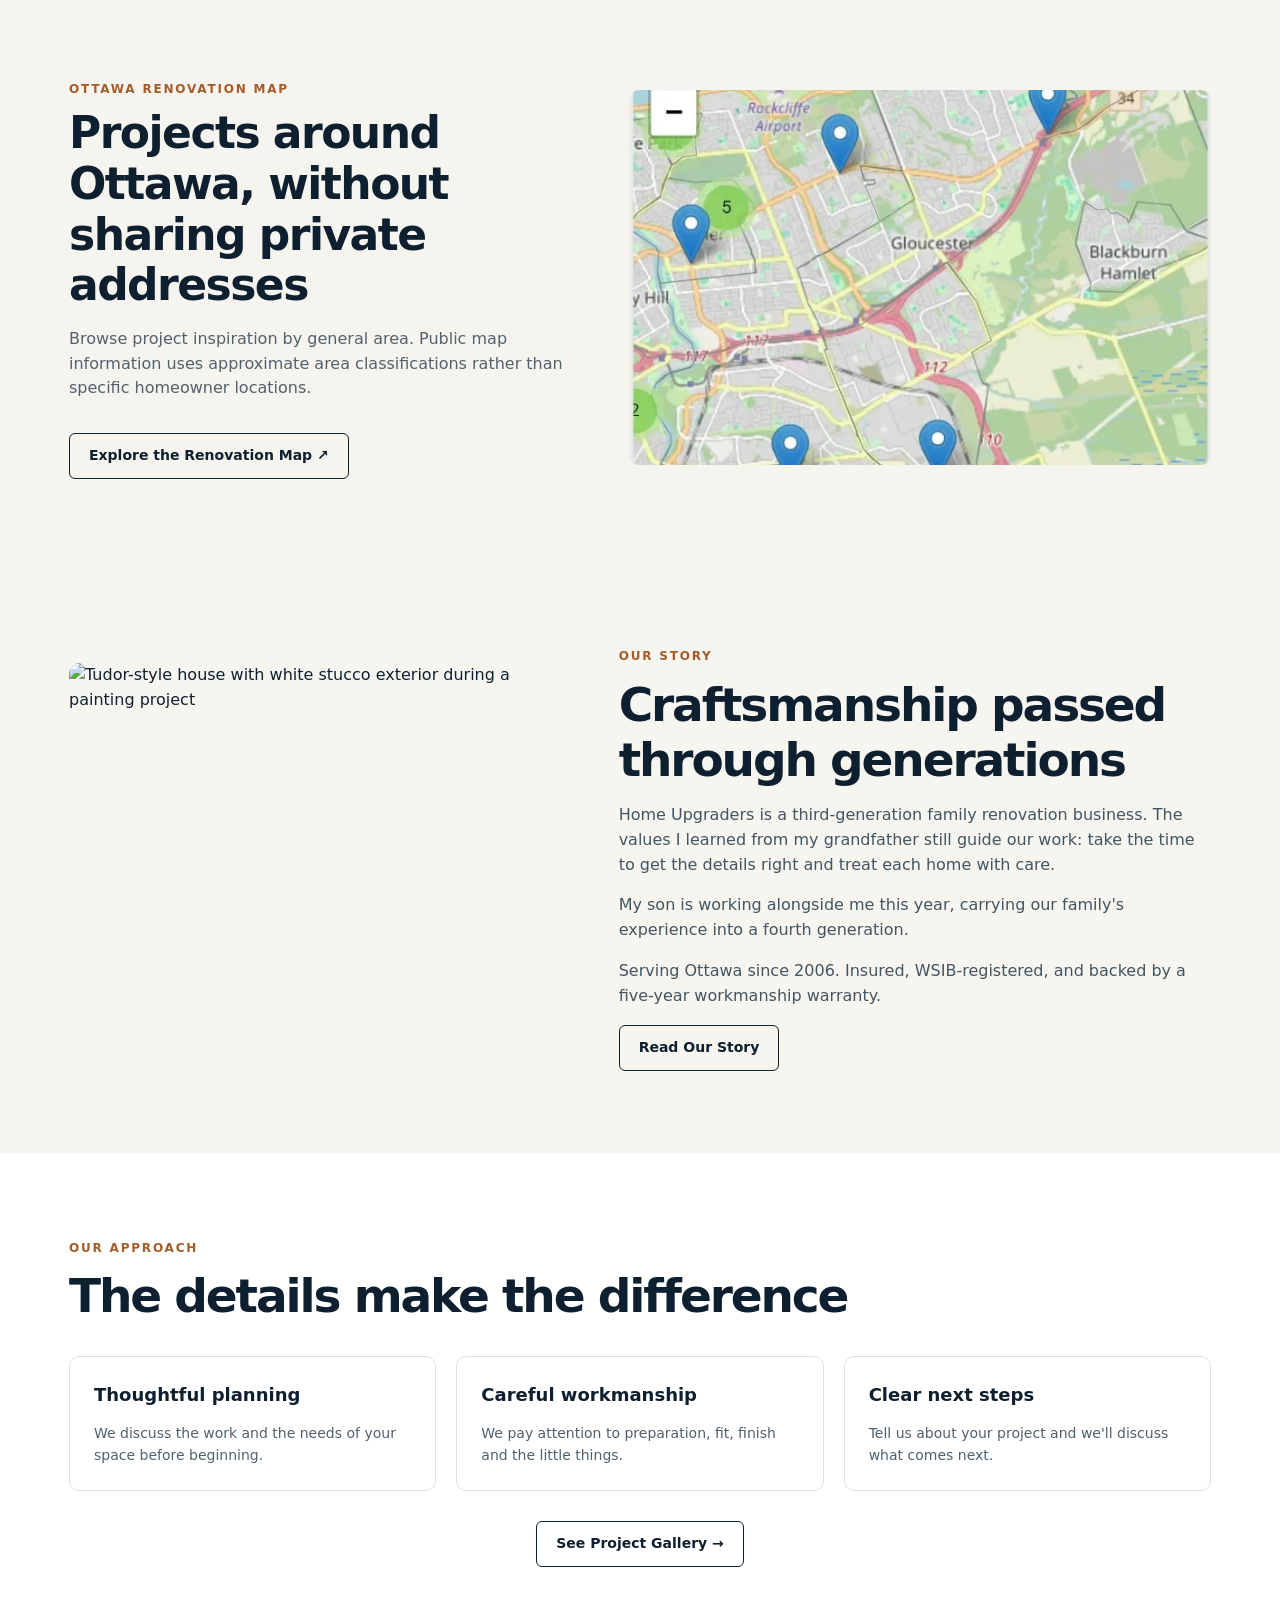
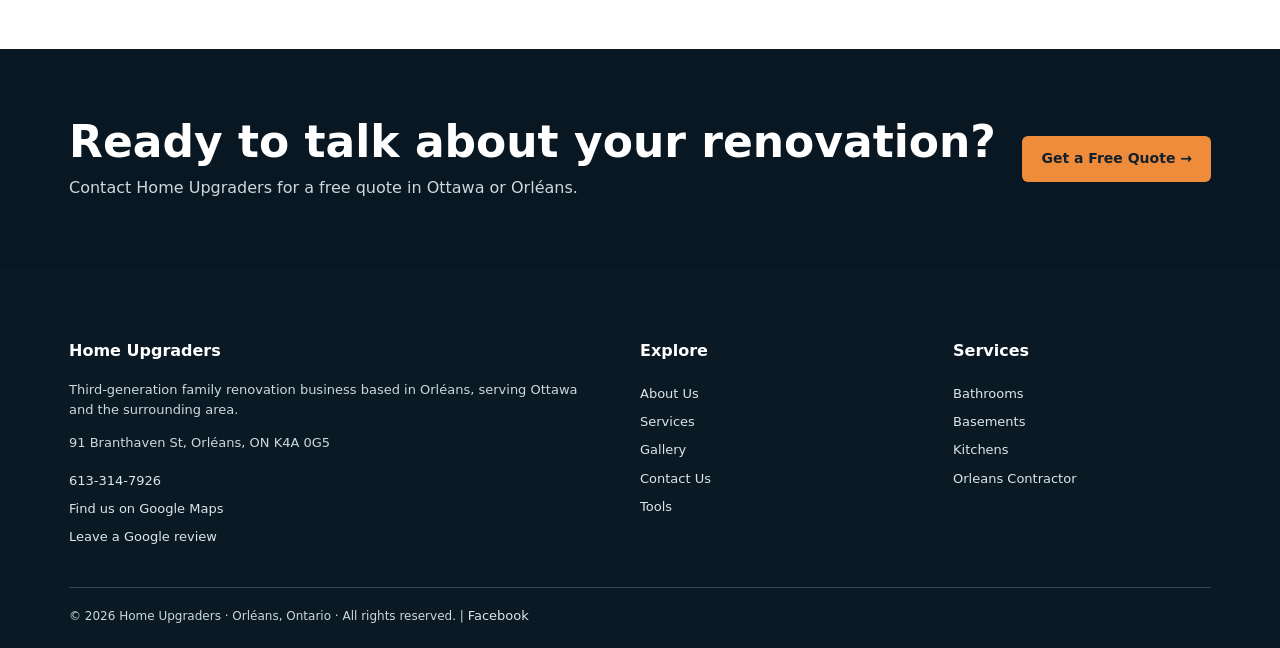
==== commit 2bc261fa: "Sync: alt text and trust wording" ====
--- a/index.html
+++ b/index.html
@@ -10,9 +10,9 @@
 <meta content="index,follow,max-image-preview:large" name="robots"/><link href="https://homeupgraders.ca/" rel="canonical"/>
 <meta content="website" property="og:type"/><meta content="Home Renovations in Ottawa &amp; Orleans | Home Upgraders" property="og:title"/><meta content="Home Upgraders is a third-generation family renovation business in Orleans, serving Ottawa with basements, bathrooms, kitchens and more." property="og:description"/><meta content="https://homeupgraders.ca/" property="og:url"/><meta content="https://homeupgraders.ca/wp-content/uploads/2024/04/basement-renovation-ottawa.webp" property="og:image"/>
 <meta content="summary_large_image" name="twitter:card"/><meta content="Home Renovations in Ottawa &amp; Orleans | Home Upgraders" name="twitter:title"/><meta content="Home Upgraders is a third-generation family renovation business in Orleans, serving Ottawa with basements, bathrooms, kitchens and more." name="twitter:description"/><meta content="https://homeupgraders.ca/wp-content/uploads/2024/04/basement-renovation-ottawa.webp" name="twitter:image"/>
-<script type="application/ld+json">{"@context":"https://schema.org","@type":"HomeAndConstructionBusiness","name":"Home Upgraders","url":"https://homeupgraders.ca/","telephone":"+1-613-314-7926","description":"Third-generation family renovation business in Orleans serving Ottawa.","address":{"@type":"PostalAddress","streetAddress":"91 Branthaven St","addressLocality":"Orléans","addressRegion":"ON","postalCode":"K4A 0G5","addressCountry":"CA"},"sameAs":["https://www.facebook.com/ottawahomeupgraders"]}</script>
+<script type="application/ld+json">{"@context":"https://schema.org","@type":"HomeAndConstructionBusiness","name":"Home Upgraders","url":"https://homeupgraders.ca/","telephone":"+1-613-314-7926","description":"Third-generation family renovation business in Orleans serving Ottawa.","address":{"@type":"PostalAddress","streetAddress":"91 Branthaven St","addressLocality":"Orléans","addressRegion":"ON","postalCode":"K4A 0G5","addressCountry":"CA"},"areaServed":[{"@type":"City","name":"Ottawa"},{"@type":"Place","name":"Orléans"},{"@type":"Place","name":"Navan"},{"@type":"Place","name":"Nepean"},{"@type":"Place","name":"Vanier"},{"@type":"Place","name":"Westboro"},{"@type":"Place","name":"The Glebe"},{"@type":"Place","name":"Centretown"},{"@type":"Place","name":"Cumberland"},{"@type":"Place","name":"Rockcliffe Park"}],"sameAs":["https://www.facebook.com/ottawahomeupgraders"],"openingHoursSpecification":[{"@type":"OpeningHoursSpecification","dayOfWeek":["Monday","Tuesday","Wednesday","Thursday","Friday"],"opens":"06:00","closes":"21:00"},{"@type":"OpeningHoursSpecification","dayOfWeek":"Saturday","opens":"10:00","closes":"21:00"}]}</script>
 <style>
-:root{--navy:#0e2030;--deep:#091722;--slate:#50616d;--cream:#f7f5ef;--orange:#ee8c3c;--line:#dce2e4;--white:#fff;--font:system-ui,-apple-system,Segoe UI,Arial,sans-serif}*{box-sizing:border-box}html{scroll-behavior:smooth}body{margin:0;color:var(--navy);background:#fff;font-family:var(--font);line-height:1.55}img{max-width:100%;display:block}a{color:inherit}a:focus-visible,button:focus-visible{outline:3px solid var(--orange);outline-offset:3px}.wrap{max-width:1190px;margin:auto;padding-inline:24px}.skip{position:absolute;left:-1000px;top:0;background:white;padding:12px;z-index:100}.skip:focus{left:8px}.topline{background:var(--deep);color:#dce7ed;font-size:13px}.topline .wrap{display:flex;justify-content:space-between;gap:16px;padding-block:9px}.topline a{text-decoration:none;color:#fff;font-weight:700}.header{background:white;position:relative;z-index:10;border-bottom:1px solid var(--line)}.header-inner{display:flex;align-items:center;justify-content:space-between;gap:16px;min-height:89px}.brand{text-decoration:none;display:flex;gap:12px;align-items:center;min-width:0}.brand-mark{background:var(--navy);border-radius:8px;color:#fff;width:44px;height:44px;display:grid;place-items:center;font-size:25px;font-weight:900;letter-spacing:-3px}.brand strong{font-size:20px;line-height:1.1;display:block}.brand small{display:block;color:var(--slate);font-size:11px;letter-spacing:.06em;text-transform:uppercase;margin-top:4px}.nav{display:flex;align-items:center;gap:20px}.nav>a,.drop>summary{font-weight:700;font-size:13px;text-decoration:none;white-space:nowrap;cursor:pointer;list-style:none}.drop{position:relative}.drop>summary::-webkit-details-marker{display:none}.drop>summary:after{content:'⌄';margin-left:5px}.submenu{position:absolute;right:-60px;top:30px;width:270px;background:white;border:1px solid var(--line);border-radius:10px;box-shadow:0 16px 40px #07172522;padding:8px;display:grid}.submenu a{padding:8px 11px;text-decoration:none;font-size:13px;border-radius:5px}.submenu a:hover{background:#eff4f5}.action{display:flex;gap:10px;align-items:center}.btn{display:inline-flex;align-items:center;justify-content:center;min-height:46px;padding:11px 19px;border-radius:6px;text-decoration:none;font-size:14px;font-weight:800;transition:transform .15s ease,background .15s ease}.btn:hover{transform:translateY(-1px)}.btn-orange{background:var(--orange);color:#14202a}.btn-orange:hover{background:#f6a25c}.btn-line{border:1px solid #8fa6b5;color:white}.btn-outline{border:1px solid var(--navy);background:transparent}.menu{display:none;border:1px solid var(--line);padding:10px 13px;background:white;border-radius:6px;font:inherit;font-weight:750}.hero{background:var(--navy);color:#fff;overflow:hidden}.hero-grid{display:grid;grid-template-columns:1.05fr .95fr;align-items:center;gap:58px;padding-block:78px}.eyebrow{color:#f8b780;letter-spacing:.15em;text-transform:uppercase;font-size:12px;font-weight:800}.hero h1{font-size:clamp(40px,5.2vw,74px);letter-spacing:-.055em;line-height:1.02;max-width:620px;margin:21px 0}.hero p{font-size:18px;line-height:1.7;color:#d7e1e7;max-width:560px}.hero .buttons{display:flex;gap:12px;flex-wrap:wrap;margin-top:28px}.hero-img{position:relative}.hero-img img{width:100%;aspect-ratio:4/4.2;object-fit:cover;border-radius:12px}.photo-caption{position:absolute;bottom:18px;left:18px;padding:8px 13px;background:#0b1c2beb;color:#fff;border-radius:5px;font-size:12px}.mini-strip{background:#172f40;color:#dbe6e9}.mini-strip .wrap{display:flex;flex-wrap:wrap;justify-content:space-between;gap:15px;padding-block:18px}.mini-strip span{font-size:13px;font-weight:650}.dot{color:var(--orange);margin-right:8px}section.content{padding-block:82px}.kicker{color:#a45c28;letter-spacing:.15em;text-transform:uppercase;font-size:12px;font-weight:800}.head h2{font-size:clamp(31px,4vw,47px);line-height:1.16;letter-spacing:-.045em;margin:10px 0 16px}.head p{color:var(--slate);max-width:740px}.services{display:grid;grid-template-columns:repeat(4,minmax(0,1fr));gap:18px;margin-top:32px}.service{border:1px solid var(--line);border-radius:9px;overflow:hidden;text-decoration:none;background:#fff;display:flex;flex-direction:column;transition:box-shadow .2s,transform .2s}.service:hover{transform:translateY(-3px);box-shadow:0 12px 28px #10223318}.service img{width:100%;height:157px;object-fit:cover}.service .body{padding:17px;display:flex;flex:1;flex-direction:column}.service h3{font-size:17px;line-height:1.25;margin:0 0 8px}.service p{margin:0 0 16px;color:var(--slate);font-size:13px}.service .arrow{margin-top:auto;color:#96501d;font-size:13px;font-weight:800}.center{text-align:center;margin-top:30px}.about{background:var(--cream)}.about-grid{display:grid;grid-template-columns:.9fr 1.1fr;gap:65px;align-items:center}.about-img{border-radius:11px;width:100%;aspect-ratio:5/4;object-fit:cover}.about p{color:#425560}.features{display:grid;grid-template-columns:repeat(3,minmax(0,1fr));gap:20px;margin-top:32px}.feature{padding:24px;border:1px solid var(--line);border-radius:10px}.feature strong{display:block;font-size:18px}.feature p{color:var(--slate);font-size:14px;margin-bottom:0}.cta{background:var(--deep);color:white;padding:68px 0}.cta .wrap{display:flex;justify-content:space-between;align-items:center;gap:24px}.cta h2{font-size:clamp(29px,3.5vw,44px);line-height:1.12;margin:0 0 10px}.cta p{color:#ccd8df;margin:0}.footer{background:#0b1924;color:#cbd8df;padding:54px 0 22px}.footer-grid{display:grid;grid-template-columns:2fr 1fr 1fr;gap:55px}.footer h3{color:#fff;font-size:16px}.footer p{font-size:13px}.footer a{display:block;color:#d9e6eb;text-decoration:none;padding:4px 0;font-size:13px}.footer a:hover{text-decoration:underline}.footer .end{border-top:1px solid #354755;margin-top:36px;padding-top:18px;font-size:12px}.footer .end a{display:inline}.sr-only{position:absolute;width:1px;height:1px;padding:0;margin:-1px;overflow:hidden;clip:rect(0,0,0,0);white-space:nowrap;border:0}
+:root{--navy:#0e2030;--deep:#091722;--slate:#50616d;--cream:#f7f5ef;--orange:#ee8c3c;--line:#dce2e4;--white:#fff;--font:system-ui,-apple-system,Segoe UI,Arial,sans-serif}*{box-sizing:border-box}html{scroll-behavior:smooth}body{margin:0;color:var(--navy);background:#fff;font-family:var(--font);line-height:1.55}img{max-width:100%;display:block}:where(img[width][height]){height:auto}a{color:inherit}a:focus-visible,button:focus-visible{outline:3px solid var(--orange);outline-offset:3px}.wrap{max-width:1190px;margin:auto;padding-inline:24px}.skip{position:absolute;left:-1000px;top:0;background:white;padding:12px;z-index:100}.skip:focus{left:8px}.topline{background:var(--deep);color:#dce7ed;font-size:13px}.topline .wrap{display:flex;justify-content:space-between;gap:16px;padding-block:9px}.topline a{text-decoration:none;color:#fff;font-weight:700}.header{background:white;position:relative;z-index:10;border-bottom:1px solid var(--line)}.header-inner{display:flex;align-items:center;justify-content:space-between;gap:16px;min-height:89px}.brand{text-decoration:none;display:flex;gap:12px;align-items:center;min-width:0}.brand-mark{background:var(--navy);border-radius:8px;color:#fff;width:44px;height:44px;display:grid;place-items:center;font-size:25px;font-weight:900;letter-spacing:-3px}.brand strong{font-size:20px;line-height:1.1;display:block}.brand small{display:block;color:var(--slate);font-size:11px;letter-spacing:.06em;text-transform:uppercase;margin-top:4px}.nav{display:flex;align-items:center;gap:20px}.nav>a,.drop>summary{font-weight:700;font-size:13px;text-decoration:none;white-space:nowrap;cursor:pointer;list-style:none}.drop{position:relative}.drop>summary::-webkit-details-marker{display:none}.drop>summary:after{content:'⌄';margin-left:5px}.submenu{position:absolute;right:-60px;top:30px;width:270px;background:white;border:1px solid var(--line);border-radius:10px;box-shadow:0 16px 40px #07172522;padding:8px;display:grid}.submenu a{padding:8px 11px;text-decoration:none;font-size:13px;border-radius:5px}.submenu a:hover{background:#eff4f5}.action{display:flex;gap:10px;align-items:center}.btn{display:inline-flex;align-items:center;justify-content:center;min-height:46px;padding:11px 19px;border-radius:6px;text-decoration:none;font-size:14px;font-weight:800;transition:transform .15s ease,background .15s ease}.btn:hover{transform:translateY(-1px)}.btn-orange{background:var(--orange);color:#14202a}.btn-orange:hover{background:#f6a25c}.btn-line{border:1px solid #8fa6b5;color:white}.btn-outline{border:1px solid var(--navy);background:transparent}.menu{display:none;border:1px solid var(--line);padding:10px 13px;background:white;border-radius:6px;font:inherit;font-weight:750}.hero{background:var(--navy);color:#fff;overflow:hidden}.hero-grid{display:grid;grid-template-columns:1.05fr .95fr;align-items:center;gap:58px;padding-block:78px}.eyebrow{color:#f8b780;letter-spacing:.15em;text-transform:uppercase;font-size:12px;font-weight:800}.hero h1{font-size:clamp(40px,5.2vw,74px);letter-spacing:-.055em;line-height:1.02;max-width:620px;margin:21px 0}.hero p{font-size:18px;line-height:1.7;color:#d7e1e7;max-width:560px}.hero .buttons{display:flex;gap:12px;flex-wrap:wrap;margin-top:28px}.hero-img{position:relative}.hero-img img{width:100%;aspect-ratio:4/4.2;object-fit:cover;border-radius:12px}.photo-caption{position:absolute;bottom:18px;left:18px;padding:8px 13px;background:#0b1c2beb;color:#fff;border-radius:5px;font-size:12px}.mini-strip{background:#172f40;color:#dbe6e9}.mini-strip .wrap{display:flex;flex-wrap:wrap;justify-content:space-between;gap:15px;padding-block:18px}.mini-strip span{font-size:13px;font-weight:650}.dot{color:var(--orange);margin-right:8px}section.content{padding-block:82px}.kicker{color:#a45c28;letter-spacing:.15em;text-transform:uppercase;font-size:12px;font-weight:800}.head h2{font-size:clamp(31px,4vw,47px);line-height:1.16;letter-spacing:-.045em;margin:10px 0 16px}.head p{color:var(--slate);max-width:740px}.services{display:grid;grid-template-columns:repeat(4,minmax(0,1fr));gap:18px;margin-top:32px}.service{border:1px solid var(--line);border-radius:9px;overflow:hidden;text-decoration:none;background:#fff;display:flex;flex-direction:column;transition:box-shadow .2s,transform .2s}.service:hover{transform:translateY(-3px);box-shadow:0 12px 28px #10223318}.service img{width:100%;height:157px;object-fit:cover}.service .body{padding:17px;display:flex;flex:1;flex-direction:column}.service h3{font-size:17px;line-height:1.25;margin:0 0 8px}.service p{margin:0 0 16px;color:var(--slate);font-size:13px}.service .arrow{margin-top:auto;color:#96501d;font-size:13px;font-weight:800}.center{text-align:center;margin-top:30px}.about{background:var(--cream)}.about-grid{display:grid;grid-template-columns:.9fr 1.1fr;gap:65px;align-items:center}.about-img{border-radius:11px;width:100%;aspect-ratio:5/4;object-fit:cover}.about p{color:#425560}.features{display:grid;grid-template-columns:repeat(3,minmax(0,1fr));gap:20px;margin-top:32px}.feature{padding:24px;border:1px solid var(--line);border-radius:10px}.feature strong{display:block;font-size:18px}.feature p{color:var(--slate);font-size:14px;margin-bottom:0}.cta{background:var(--deep);color:white;padding:68px 0}.cta .wrap{display:flex;justify-content:space-between;align-items:center;gap:24px}.cta h2{font-size:clamp(29px,3.5vw,44px);line-height:1.12;margin:0 0 10px}.cta p{color:#ccd8df;margin:0}.footer{background:#0b1924;color:#cbd8df;padding:54px 0 22px}.footer-grid{display:grid;grid-template-columns:2fr 1fr 1fr;gap:55px}.footer h3{color:#fff;font-size:16px}.footer p{font-size:13px}.footer a{display:block;color:#d9e6eb;text-decoration:none;padding:4px 0;font-size:13px}.footer a:hover{text-decoration:underline}.footer .end{border-top:1px solid #354755;margin-top:36px;padding-top:18px;font-size:12px}.footer .end a{display:inline}.sr-only{position:absolute;width:1px;height:1px;padding:0;margin:-1px;overflow:hidden;clip:rect(0,0,0,0);white-space:nowrap;border:0}
 @media(max-width:1050px){.nav{gap:11px}.nav>a,.drop>summary{font-size:12px}.header-inner{gap:8px}.header .action>.btn{display:none}.services{grid-template-columns:repeat(3,minmax(0,1fr))}}
 @media(max-width:760px){.wrap{padding-inline:16px}.topline .wrap{font-size:11px}.topline .top-extra{display:none}.header-inner{min-height:72px}.brand strong{font-size:18px}.brand small{font-size:9px}.menu{display:inline-flex}.nav{display:none;position:absolute;top:100%;left:0;right:0;flex-direction:column;align-items:stretch;gap:0;background:white;padding:8px 16px 18px;border-bottom:1px solid var(--line);box-shadow:0 15px 25px #0d253026}.nav.is-open{display:flex}.nav>a,.drop>summary{padding:12px 5px;font-size:15px;display:block}.submenu{position:static;box-shadow:none;border:0;background:#f5f7f8;width:100%;margin:0 0 8px}.hero-grid{grid-template-columns:1fr;gap:25px;padding-block:44px}.hero h1{font-size:clamp(40px,11vw,57px)}.hero p{font-size:16px}.hero-img img{aspect-ratio:16/10}.mini-strip .wrap{gap:8px 16px}.mini-strip span{font-size:11px}section.content{padding-block:56px}.services{grid-template-columns:repeat(2,minmax(0,1fr));gap:11px}.service img{height:130px}.service .body{padding:13px}.service h3{font-size:15px}.service p{font-size:12px}.about-grid{grid-template-columns:1fr;gap:26px}.features{grid-template-columns:1fr}.cta .wrap{flex-direction:column;align-items:flex-start}.footer-grid{grid-template-columns:1fr 1fr;gap:26px}.footer-grid>div:first-child{grid-column:1/-1}}
 @media(max-width:390px){.services{grid-template-columns:1fr}.service{display:grid;grid-template-columns:112px 1fr}.service img{height:100%;min-height:156px}.service .body{padding:12px}.hero .buttons .btn{width:100%}.topline .wrap{padding-block:7px}.brand-mark{width:38px;height:38px}.brand strong{font-size:16px}.brand small{font-size:8px}}
@@ -68,27 +68,27 @@
 <a class="skip" href="#main">Skip to main content</a>
 <div class="topline"><div class="wrap"><span>Home renovations in Ottawa &amp; Orléans</span><span class="top-extra">Talk directly about your renovation</span><a aria-label="Call Home Upgraders at 613-314-7926" href="tel:+16133147926">Call 613-314-7926</a></div></div>
 <header class="header"><div class="wrap header-inner"><a aria-label="Home Upgraders homepage" class="brand" href="https://homeupgraders.ca/"><span aria-hidden="true" class="brand-mark">HU</span><span><strong>Home Upgraders</strong><small>Third-generation renovation business</small></span></a><nav aria-label="Main navigation" class="nav" id="primary-nav"><a aria-current="page" href="https://homeupgraders.ca/">Home</a><a href="https://homeupgraders.ca/about-us/">About Us</a><details class="drop"><summary>Services</summary><div class="submenu"><a href="https://homeupgraders.ca/services/">All Services</a><a href="https://homeupgraders.ca/services/bathroom-renovations-ottawa/">Bathroom Renovations</a><a href="https://homeupgraders.ca/services/basement-renovations-ottawa/">Basement Renovations</a><a href="https://homeupgraders.ca/services/carpentry-ottawa/">Carpentry</a><a href="https://homeupgraders.ca/services/drywall-contractor-ottawa/">Drywall</a><a href="https://homeupgraders.ca/services/flooring-ottawa/">Flooring</a><a href="https://homeupgraders.ca/services/kitchen-renovations-ottawa/">Kitchen Renovations</a><a href="https://homeupgraders.ca/services/orleans-contractor/">Orleans Contractor</a><a href="https://homeupgraders.ca/services/ottawa-house-painters/">House Painting</a></div></details><a href="https://homeupgraders.ca/services/orleans-contractor/">Orleans Contractor</a><a href="https://homeupgraders.ca/gallery/">Gallery</a><details class="drop"><summary>Tools</summary><div class="submenu"><a href="https://apps.homeupgraders.ca/apps/ottawa-reno-map/" rel="noopener">Renovation Map</a><a href="https://apps.homeupgraders.ca/apps/cabinet-ottawa/" rel="noopener">Cabinet Designer</a><a href="https://apps.homeupgraders.ca/apps/scanners/" rel="noopener">Room Scanner</a><a href="https://apps.homeupgraders.ca/apps/layout-library/rooms/" rel="noopener">Layout Library</a><a href="https://apps.homeupgraders.ca/apps/homeage/" rel="noopener">HomeAge</a><a href="https://apps.homeupgraders.ca/apps/scheduler/" rel="noopener">Scheduler</a><a href="https://apps.homeupgraders.ca/apps/trim-ottawa/tools/trim-scan.html" rel="noopener">Trim Scan</a><a href="https://apps.homeupgraders.ca/" rel="noopener">All Tools</a></div></details><a href="https://homeupgraders.ca/contact-us/">Contact Us</a></nav><div class="action"><a class="phone" href="tel:+16133147926">613-314-7926</a><a class="btn btn-orange" href="https://homeupgraders.ca/contact-us/">Get a Free Quote</a><button aria-controls="primary-nav" aria-expanded="false" aria-label="Open menu" class="menu" id="menu-toggle" type="button">☰ Menu</button></div></div></header>
-<main id="main"><section aria-labelledby="page-heading" class="v3-hero"><div class="wrap hero-v3-grid"><div class="hero-v3-copy"><span class="kicker">Local renovation work · Ottawa &amp; Orléans</span><h1 id="page-heading">Your Ottawa Renovation Contractor</h1><p>Home Upgraders is a third-generation family renovation business based in Orléans. We work on bathrooms, basements, kitchens, carpentry and finishing projects—and build useful digital tools to help you plan.</p><div class="v3-actions"><a class="btn btn-orange" href="https://homeupgraders.ca/contact-us/">Get a Free Quote →</a><a class="btn btn-outline" href="https://homeupgraders.ca/gallery/">See Our Work ↗</a></div><p class="hero-familynote">A family trade, passed down through three generations. My son is working alongside me this year as the fourth.</p></div><div class="v3-hero-art"><img alt="Bathroom with double vanity and illuminated circular mirrors; portfolio reference supplied for homepage preview" height="420" src="[data-uri]" width="684"/><div class="art-caption">Renovation photo · Portfolio preview</div></div></div></section>
+<main id="main"><section aria-labelledby="page-heading" class="v3-hero"><div class="wrap hero-v3-grid"><div class="hero-v3-copy"><span class="kicker">Local renovation work · Ottawa &amp; Orléans</span><h1 id="page-heading">Your Ottawa Renovation Contractor</h1><p>Home Upgraders is a third-generation family renovation business based in Orléans. We work on bathrooms, basements, kitchens, carpentry and finishing projects—and build useful digital tools to help you plan.</p><div class="v3-actions"><a class="btn btn-orange" href="https://homeupgraders.ca/contact-us/">Get a Free Quote →</a><a class="btn btn-outline" href="https://homeupgraders.ca/gallery/">See Our Work ↗</a></div><p class="hero-familynote">A family trade, passed down through three generations. My son is working alongside me this year as the fourth.</p></div><div class="v3-hero-art"><img alt="Bathroom with a white double vanity and two round illuminated mirrors" height="420" src="/assets/img/bathroom-vanity-mirrors.webp" width="684"/><div class="art-caption">Renovation photo · Portfolio preview</div></div></div></section>
 <div class="mini-strip"><div class="wrap"><span><span class="dot">✦</span>Third-generation business</span><span><span class="dot">✦</span>Based in Orléans</span><span><span class="dot">✦</span>Bathroom, basement &amp; kitchen renovations</span></div></div>
-<section class="portfolio-section content" id="our-work"><div class="wrap"><div class="section-intro"><div><span class="kicker">Our work</span><h2>Real renovation projects</h2><p>A look at bathrooms, finishing details and built-ins. Explore more project photos in the gallery and renovation map.</p></div><a class="text-link" href="https://homeupgraders.ca/gallery/">View project gallery →</a></div><div class="portfolio-grid"><figure class="portfolio-feature"><img alt="Bathroom vanity, two illuminated circular mirrors and white cabinetry" loading="lazy" src="[data-uri]"/><figcaption>Bathrooms &amp; finishing</figcaption></figure><figure><img alt="White tiled walk-in shower with glass enclosure" loading="lazy" src="[data-uri]"/><figcaption>Tile &amp; shower work</figcaption></figure><figure><img alt="Basement renovation photograph from the existing Home Upgraders website" loading="lazy" src="https://homeupgraders.ca/wp-content/uploads/2024/04/basement-renovation-ottawa.webp"/><figcaption>Basements</figcaption></figure></div><p class="preview-legal">Preview photos supplied for design review; publication and homeowner consent must be confirmed before deployment.</p></div></section><section class="content" id="services"><div class="wrap"><div class="head"><span class="kicker">What we do</span><h2>Renovation services for your home</h2><p>Explore the work we do, see project photos, or contact us about your next renovation.</p></div><div class="services">
-<a class="service" href="https://homeupgraders.ca/services/bathroom-renovations-ottawa/"><img alt="Bathroom tile installation in Orléans" loading="lazy" src="https://homeupgraders.ca/wp-content/uploads/2024/04/bathroom-tile-installation-orleans-contractor-1.webp"/><div class="body"><h3>Bathroom Renovations</h3><p>Tile, waterproofing, fixtures and bathroom finishes.</p><span class="arrow">View service →</span></div></a>
-<a class="service" href="https://homeupgraders.ca/services/basement-renovations-ottawa/"><img alt="Finished basement renovation in Ottawa" loading="lazy" src="https://homeupgraders.ca/wp-content/uploads/2024/04/basement-renovation-ottawa.webp"/><div class="body"><h3>Basement Renovations</h3><p>Transform your basement into practical living space.</p><span class="arrow">View service →</span></div></a>
-<a class="service" href="https://homeupgraders.ca/services/kitchen-renovations-ottawa/"><img alt="Kitchen renovation in Ottawa" loading="lazy" src="https://homeupgraders.ca/wp-content/uploads/2024/04/kitchen-renovation-ottawa-1.webp"/><div class="body"><h3>Kitchen Renovations</h3><p>Cabinetry, surfaces, flooring and finishing details.</p><span class="arrow">View service →</span></div></a>
-<a class="service" href="https://homeupgraders.ca/services/flooring-ottawa/"><img alt="Hardwood flooring installed in Ottawa" loading="lazy" src="https://homeupgraders.ca/wp-content/uploads/2024/04/hard-wood-flooring-ottawa.webp"/><div class="body"><h3>Flooring</h3><p>Flooring installations and updates for your home.</p><span class="arrow">View service →</span></div></a>
-<a class="service" href="https://homeupgraders.ca/services/carpentry-ottawa/"><img alt="Carpentry and deck project in Orléans" loading="lazy" src="https://homeupgraders.ca/wp-content/uploads/2024/04/deck-orleans-contractor-1.webp"/><div class="body"><h3>Carpentry</h3><p>Woodwork, built-ins and custom details.</p><span class="arrow">View service →</span></div></a>
-<a class="service" href="https://homeupgraders.ca/services/drywall-contractor-ottawa/"><img alt="Drywall project in Orléans, Ontario" loading="lazy" src="https://homeupgraders.ca/wp-content/uploads/2024/04/dry-wall-ottawa-contractor-orleans-ontario.webp"/><div class="body"><h3>Drywall</h3><p>Drywall installation, repairs and finishing.</p><span class="arrow">View service →</span></div></a>
-<a class="service" href="https://homeupgraders.ca/services/ottawa-house-painters/"><img alt="Exterior house painting in Orléans" loading="lazy" src="https://homeupgraders.ca/wp-content/uploads/2024/04/outdoor-house-painting-orleans-contractor.webp"/><div class="body"><h3>House Painting</h3><p>Interior and exterior painting services.</p><span class="arrow">View service →</span></div></a>
-<a class="service" href="https://homeupgraders.ca/services/orleans-contractor/"><img alt="Residential renovation work in Ottawa" loading="lazy" src="https://homeupgraders.ca/wp-content/uploads/2024/04/house-flooring-hardwood-ottawa.webp"/><div class="body"><h3>Orleans Contractor</h3><p>Local residential renovation work in Orléans.</p><span class="arrow">View service →</span></div></a>
+<section class="portfolio-section content" id="our-work"><div class="wrap"><div class="section-intro"><div><span class="kicker">Our work</span><h2>Real renovation projects</h2><p>A look at bathrooms, finishing details and built-ins. Explore more project photos in the gallery and renovation map.</p></div><a class="text-link" href="https://homeupgraders.ca/gallery/">View project gallery →</a></div><div class="portfolio-grid"><figure class="portfolio-feature"><img alt="White cabinetry, double sink and two backlit round mirrors in a renovated bathroom" loading="lazy" src="/assets/img/bathroom-vanity-mirrors.webp" width="684" height="420"/><figcaption>Bathrooms &amp; finishing</figcaption></figure><figure><img alt="Walk-in shower with marble-look tile and a frameless glass door" loading="lazy" src="/assets/img/white-tiled-walk-in-shower.webp" width="540" height="808"/><figcaption>Tile &amp; shower work</figcaption></figure><figure><img alt="Finished basement with new drywall, bulkheads and pot lights" loading="lazy" src="https://homeupgraders.ca/wp-content/uploads/2024/04/basement-renovation-ottawa.webp" width="809" height="607"/><figcaption>Basements</figcaption></figure></div><p class="preview-legal">Preview photos supplied for design review; publication and homeowner consent must be confirmed before deployment.</p></div></section><section class="content" id="services"><div class="wrap"><div class="head"><span class="kicker">What we do</span><h2>Renovation services for your home</h2><p>Explore the work we do, see project photos, or contact us about your next renovation.</p></div><div class="services">
+<a class="service" href="https://homeupgraders.ca/services/bathroom-renovations-ottawa/"><img alt="Large-format marble-look tile being installed on a bathroom floor" loading="lazy" src="https://homeupgraders.ca/wp-content/uploads/2024/04/bathroom-tile-installation-orleans-contractor-1.webp" width="809" height="607"/><div class="body"><h3>Bathroom Renovations</h3><p>Tile, waterproofing, fixtures and bathroom finishes.</p><span class="arrow">View service →</span></div></a>
+<a class="service" href="https://homeupgraders.ca/services/basement-renovations-ottawa/"><img alt="Open basement renovation with painted walls, bulkheads and new flooring" loading="lazy" src="https://homeupgraders.ca/wp-content/uploads/2024/04/basement-renovation-ottawa.webp" width="809" height="607"/><div class="body"><h3>Basement Renovations</h3><p>Transform your basement into practical living space.</p><span class="arrow">View service →</span></div></a>
+<a class="service" href="https://homeupgraders.ca/services/kitchen-renovations-ottawa/"><img alt="Kitchen renovation in progress with white shaker cabinets and counter being fitted" loading="lazy" src="https://homeupgraders.ca/wp-content/uploads/2024/04/kitchen-renovation-ottawa-1.webp" width="809" height="607"/><div class="body"><h3>Kitchen Renovations</h3><p>Cabinetry, surfaces, flooring and finishing details.</p><span class="arrow">View service →</span></div></a>
+<a class="service" href="https://homeupgraders.ca/services/flooring-ottawa/"><img alt="Hardwood flooring boards being laid around a post" loading="lazy" src="https://homeupgraders.ca/wp-content/uploads/2024/04/hard-wood-flooring-ottawa.webp" width="809" height="607"/><div class="body"><h3>Flooring</h3><p>Flooring installations and updates for your home.</p><span class="arrow">View service →</span></div></a>
+<a class="service" href="https://homeupgraders.ca/services/carpentry-ottawa/"><img alt="New wood deck with built-in bench seating" loading="lazy" src="https://homeupgraders.ca/wp-content/uploads/2024/04/deck-orleans-contractor-1.webp" width="809" height="607"/><div class="body"><h3>Carpentry</h3><p>Woodwork, built-ins and custom details.</p><span class="arrow">View service →</span></div></a>
+<a class="service" href="https://homeupgraders.ca/services/drywall-contractor-ottawa/"><img alt="Smooth drywall finish around a recessed wall niche with a mounted TV" loading="lazy" src="https://homeupgraders.ca/wp-content/uploads/2024/04/dry-wall-ottawa-contractor-orleans-ontario.webp" width="809" height="607"/><div class="body"><h3>Drywall</h3><p>Drywall installation, repairs and finishing.</p><span class="arrow">View service →</span></div></a>
+<a class="service" href="https://homeupgraders.ca/services/ottawa-house-painters/"><img alt="White stucco house with scaffolding set up for exterior painting" loading="lazy" src="https://homeupgraders.ca/wp-content/uploads/2024/04/outdoor-house-painting-orleans-contractor.webp" width="809" height="607"/><div class="body"><h3>House Painting</h3><p>Interior and exterior painting services.</p><span class="arrow">View service →</span></div></a>
+<a class="service" href="https://homeupgraders.ca/services/orleans-contractor/"><img alt="Bright living room with new maple hardwood floors and large windows" loading="lazy" src="https://homeupgraders.ca/wp-content/uploads/2024/04/house-flooring-hardwood-ottawa.webp" width="809" height="607"/><div class="body"><h3>Orleans Contractor</h3><p>Local residential renovation work in Orléans.</p><span class="arrow">View service →</span></div></a>
 </div><div class="center"><a class="btn btn-outline" href="https://homeupgraders.ca/services/">See All Services</a></div></div></section>
-<section class="house-section content" id="explore-your-home"><div class="wrap house-layout"><div class="house-copy"><span class="kicker">Explore the possibilities</span><h2>Start with a part of your home</h2><p>Choose an area to explore renovation services. The illustrated house is a design concept—not a photograph of completed work.</p><div class="house-links"><a href="https://homeupgraders.ca/services/basement-renovations-ottawa/">Basements ↗</a><a href="https://homeupgraders.ca/services/bathroom-renovations-ottawa/">Bathrooms ↗</a><a href="https://homeupgraders.ca/services/kitchen-renovations-ottawa/">Kitchens ↗</a><a href="https://homeupgraders.ca/services/carpentry-ottawa/">Carpentry ↗</a><a href="https://homeupgraders.ca/services/ottawa-house-painters/">Painting ↗</a><a href="https://homeupgraders.ca/services/">All services ↗</a></div></div><figure class="house-art"><img alt="Conceptual exploded four-level house illustration showing roof, upper floor, living floor, garage and basement" loading="lazy" src="[data-uri]"/><figcaption>Interactive house concept · Illustration only</figcaption></figure></div></section><section class="tools-v3 content" id="homeowner-tools"><div class="wrap"><div class="section-intro tools-heading"><div><span class="kicker">Made by Home Upgraders</span><h2>Digital tools for your renovation</h2><p>Choose a tool below to open its app directly. Tutorials will be linked when published and verified.</p></div><a class="tools-hub" href="https://apps.homeupgraders.ca/">All apps ↗</a></div><div class="toolbox-feature v4-router" id="app-toolbox"><div class="toolbox-pic"><img alt="HomeUpgraders toolbox artwork, showing its tool compartments" id="toolbox-image" loading="lazy" src="[data-uri]